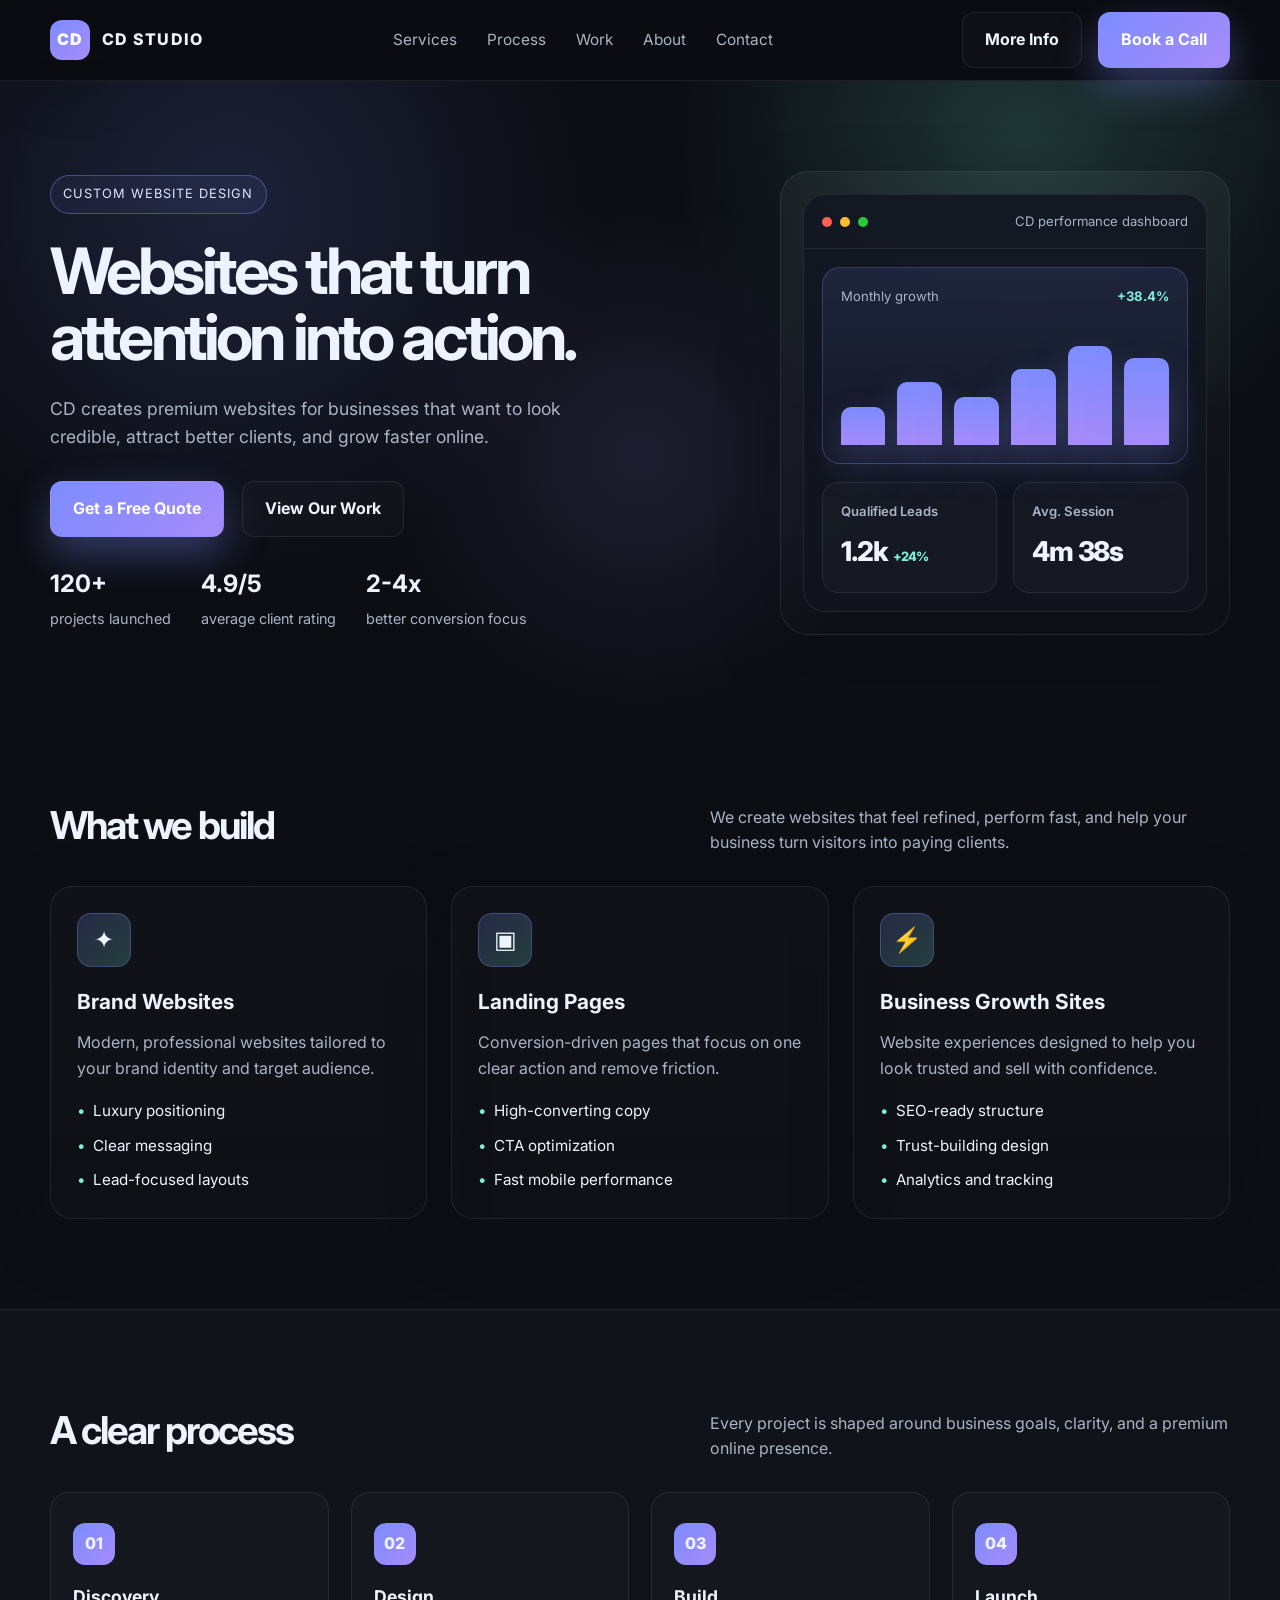
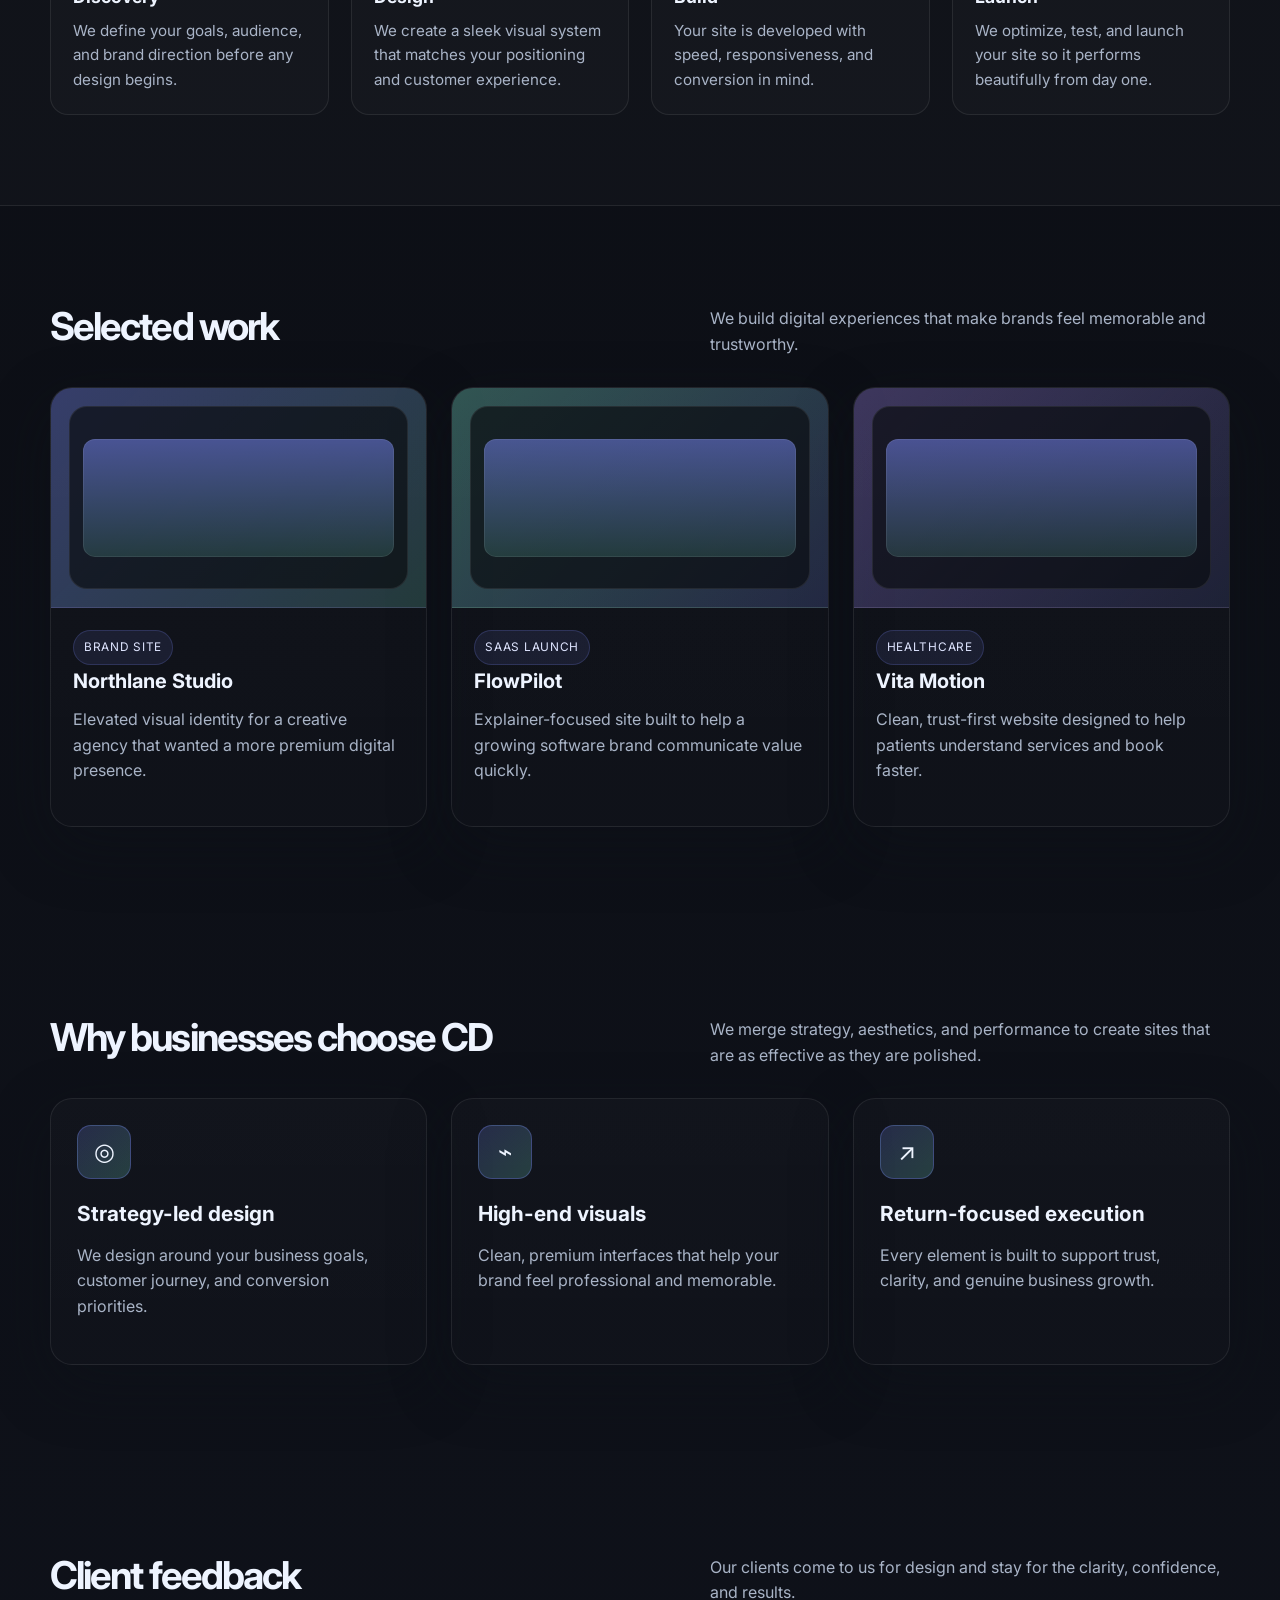
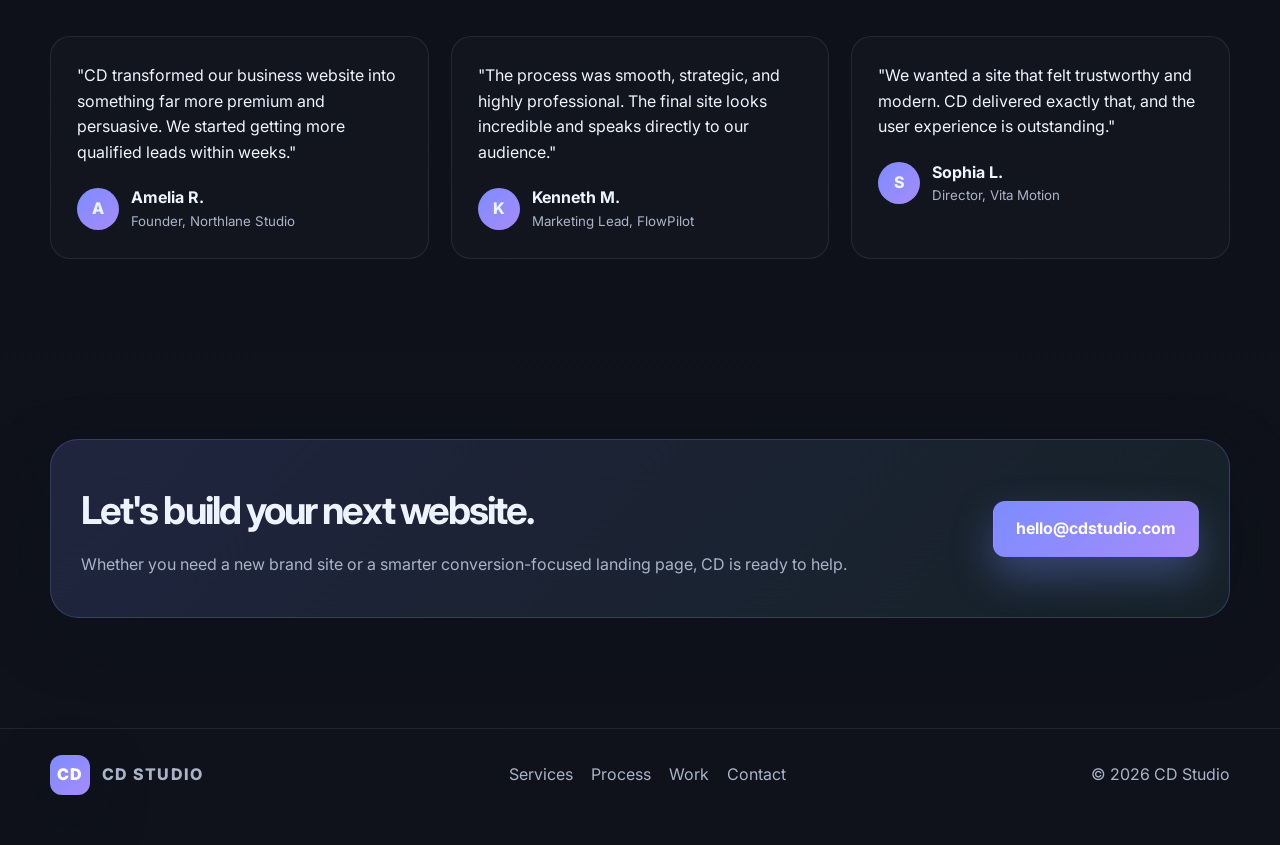
==== index.html @ 18da1fe4 "Add CD Studio professional website homepage" ====
<!DOCTYPE html>
<html lang="en">
<head>
  <meta charset="UTF-8" />
  <meta name="viewport" content="width=device-width, initial-scale=1.0" />
  <title>CD | Web Design Studio</title>
  <meta name="description" content="CD creates high-converting websites for brands that want to stand out online." />
  <link rel="preconnect" href="https://fonts.googleapis.com">
  <link rel="preconnect" href="https://fonts.gstatic.com" crossorigin>
  <link href="https://fonts.googleapis.com/css2?family=Inter:wght@400;500;600;700;800;900&display=swap" rel="stylesheet">
  <style>
    :root{
      --bg: #0b0d12;
      --bg-soft: #121722;
      --panel: #171d2a;
      --panel-2: #1f2635;
      --text: #eef4ff;
      --muted: #a9b4c7;
      --primary: #7c8cff;
      --primary-2: #a78bfa;
      --accent: #7ef0d6;
      --line: rgba(255,255,255,0.08);
      --shadow: 0 20px 60px rgba(14,17,25,0.45);
    }

    * { box-sizing: border-box; }
    html { scroll-behavior: smooth; }
    body {
      margin: 0;
      font-family: "Inter", sans-serif;
      background: linear-gradient(180deg, var(--bg) 0%, #0f121b 100%);
      color: var(--text);
      line-height: 1.6;
    }

    img { max-width: 100%; display: block; }
    a { text-decoration: none; color: inherit; }
    button, input, textarea { font: inherit; }

    .container {
      width: min(1180px, calc(100% - 32px));
      margin: 0 auto;
    }

    .topbar {
      position: sticky;
      top: 0;
      z-index: 50;
      backdrop-filter: blur(12px);
      background: rgba(11, 13, 18, 0.65);
      border-bottom: 1px solid var(--line);
    }

    .nav {
      display: flex;
      align-items: center;
      justify-content: space-between;
      height: 80px;
    }

    .logo {
      display: flex;
      align-items: center;
      gap: 12px;
      font-weight: 800;
      letter-spacing: 0.08em;
      font-size: 1rem;
      text-transform: uppercase;
    }

    .logo-mark {
      width: 40px;
      height: 40px;
      border-radius: 12px;
      display: grid;
      place-items: center;
      background: linear-gradient(135deg, var(--primary), var(--primary-2));
      color: white;
      box-shadow: var(--shadow);
      font-weight: 900;
    }

    .nav-links {
      display: flex;
      align-items: center;
      gap: 30px;
      color: var(--muted);
      font-size: 0.96rem;
    }

    .nav-links a:hover { color: var(--text); }

    .nav-actions {
      display: flex;
      align-items: center;
      gap: 16px;
    }

    .btn {
      display: inline-flex;
      align-items: center;
      justify-content: center;
      padding: 14px 22px;
      border-radius: 12px;
      font-weight: 700;
      transition: 0.2s ease;
      border: 1px solid transparent;
      cursor: pointer;
    }

    .btn-primary {
      background: linear-gradient(135deg, var(--primary), var(--primary-2));
      color: white;
      box-shadow: 0 18px 40px rgba(124, 140, 255, 0.35);
    }

    .btn-primary:hover {
      transform: translateY(-2px);
      box-shadow: 0 22px 44px rgba(124, 140, 255, 0.45);
    }

    .btn-secondary {
      background: rgba(255,255,255,0.02);
      border-color: var(--line);
      color: var(--text);
    }

    .hero {
      padding: 90px 0 70px;
      position: relative;
      overflow: hidden;
    }

    .hero::before {
      content: "";
      position: absolute;
      inset: 0;
      background:
        radial-gradient(circle at 18% 20%, rgba(124,140,255,0.16), transparent 32%),
        radial-gradient(circle at 80% 10%, rgba(126,240,214,0.18), transparent 30%),
        radial-gradient(circle at 50% 60%, rgba(167,139,250,0.12), transparent 35%);
      pointer-events: none;
    }

    .hero-grid {
      position: relative;
      display: grid;
      grid-template-columns: 1.2fr 0.8fr;
      gap: 54px;
      align-items: center;
    }

    .eyebrow {
      display: inline-flex;
      align-items: center;
      padding: 8px 12px;
      border-radius: 999px;
      border: 1px solid rgba(124, 140, 255, 0.4);
      background: rgba(124, 140, 255, 0.08);
      color: #dfe5ff;
      font-size: 0.8rem;
      letter-spacing: 0.08em;
      text-transform: uppercase;
      margin-bottom: 24px;
    }

    h1 {
      margin: 0;
      font-size: clamp(2.8rem, 5vw, 5rem);
      line-height: 1.04;
      letter-spacing: -0.06em;
      max-width: 600px;
    }

    .hero-copy p {
      margin: 24px 0 30px;
      font-size: 1.1rem;
      color: var(--muted);
      max-width: 560px;
    }

    .hero-actions {
      display: flex;
      align-items: center;
      gap: 18px;
      flex-wrap: wrap;
      margin-bottom: 28px;
    }

    .mini-stats {
      display: flex;
      gap: 30px;
      flex-wrap: wrap;
      color: var(--muted);
      font-size: 0.9rem;
    }

    .mini-stats strong {
      display: block;
      font-size: 1.5rem;
      color: var(--text);
      margin-bottom: 4px;
    }

    .hero-visual {
      position: relative;
      padding: 22px;
      border-radius: 28px;
      background: linear-gradient(180deg, rgba(255,255,255,0.04), rgba(255,255,255,0.01));
      border: 1px solid var(--line);
      box-shadow: var(--shadow);
    }

    .dashboard {
      background: linear-gradient(180deg, rgba(18,23,34,0.92), rgba(17,20,29,0.96));
      border: 1px solid var(--line);
      border-radius: 22px;
      overflow: hidden;
    }

    .dashboard-top {
      display: flex;
      justify-content: space-between;
      align-items: center;
      padding: 16px 18px;
      border-bottom: 1px solid var(--line);
      color: var(--muted);
      font-size: 0.82rem;
    }

    .dots {
      display: flex;
      gap: 8px;
    }

    .dots span {
      width: 10px;
      height: 10px;
      border-radius: 50%;
      display: inline-block;
    }

    .dots span:nth-child(1) { background: #ff5f57; }
    .dots span:nth-child(2) { background: #ffbd2e; }
    .dots span:nth-child(3) { background: #28c840; }

    .dashboard-body { padding: 18px; }

    .chart-card {
      background: linear-gradient(180deg, rgba(124,140,255,0.12), rgba(124,140,255,0.02));
      border: 1px solid rgba(124,140,255,0.28);
      border-radius: 18px;
      padding: 18px;
      margin-bottom: 18px;
    }

    .chart-header {
      display: flex;
      justify-content: space-between;
      align-items: center;
      margin-bottom: 18px;
      font-size: 0.82rem;
      color: var(--muted);
    }

    .bars {
      height: 120px;
      display: flex;
      align-items: end;
      gap: 12px;
      padding-top: 12px;
    }

    .bars span {
      display: block;
      flex: 1;
      border-radius: 10px 10px 0 0;
      background: linear-gradient(180deg, var(--primary), var(--primary-2));
      box-shadow: 0 18px 38px rgba(124, 140, 255, 0.28);
    }

    .bars span:nth-child(1) { height: 35%; }
    .bars span:nth-child(2) { height: 58%; }
    .bars span:nth-child(3) { height: 44%; }
    .bars span:nth-child(4) { height: 70%; }
    .bars span:nth-child(5) { height: 92%; }
    .bars span:nth-child(6) { height: 81%; }

    .info-row {
      display: grid;
      grid-template-columns: 1fr 1fr;
      gap: 16px;
    }

    .small-panel {
      background: rgba(255,255,255,0.025);
      border: 1px solid var(--line);
      border-radius: 16px;
      padding: 18px;
    }

    .small-panel h4 {
      margin: 0 0 8px;
      color: var(--muted);
      font-size: 0.82rem;
      font-weight: 600;
    }

    .metric {
      font-size: 1.7rem;
      font-weight: 800;
      letter-spacing: -0.04em;
    }

    .metric small { font-size: 0.8rem; color: var(--accent); }

    .section {
      padding: 90px 0;
    }

    .section-head {
      display: flex;
      align-items: end;
      justify-content: space-between;
      gap: 24px;
      margin-bottom: 30px;
    }

    .section-head h2 {
      margin: 0;
      font-size: clamp(2rem, 3vw, 3rem);
      letter-spacing: -0.05em;
    }

    .section-head p {
      margin: 0;
      color: var(--muted);
      max-width: 520px;
    }

    .services-grid,
    .work-grid,
    .team-grid {
      display: grid;
      grid-template-columns: repeat(3, minmax(0, 1fr));
      gap: 24px;
    }

    .card {
      background: linear-gradient(180deg, rgba(255,255,255,0.02), rgba(255,255,255,0.01));
      border: 1px solid var(--line);
      border-radius: 22px;
      padding: 26px;
      box-shadow: var(--shadow);
    }

    .service-icon {
      width: 54px;
      height: 54px;
      border-radius: 14px;
      display: grid;
      place-items: center;
      background: linear-gradient(135deg, rgba(124,140,255,0.2), rgba(126,240,214,0.2));
      border: 1px solid rgba(124,140,255,0.3);
      font-size: 1.5rem;
      margin-bottom: 18px;
    }

    .card h3 {
      margin: 0 0 12px;
      font-size: 1.3rem;
    }

    .card p {
      margin: 0 0 18px;
      color: var(--muted);
    }

    .card ul {
      list-style: none;
      padding: 0;
      margin: 0;
      color: var(--text);
      display: grid;
      gap: 10px;
      font-size: 0.95rem;
    }

    .card ul li::before {
      content: "•";
      color: var(--accent);
      margin-right: 8px;
    }

    .process {
      background: rgba(255,255,255,0.015);
      border-top: 1px solid var(--line);
      border-bottom: 1px solid var(--line);
    }

    .process-grid {
      display: grid;
      grid-template-columns: repeat(4, minmax(0, 1fr));
      gap: 22px;
    }

    .step {
      position: relative;
      padding: 30px 22px 22px;
      border: 1px solid var(--line);
      border-radius: 18px;
      background: rgba(255,255,255,0.02);
    }

    .step-number {
      width: 42px;
      height: 42px;
      border-radius: 12px;
      background: linear-gradient(135deg, var(--primary), var(--primary-2));
      display: grid;
      place-items: center;
      font-weight: 800;
      margin-bottom: 18px;
    }

    .step h3 {
      margin: 0 0 8px;
      font-size: 1.1rem;
    }

    .step p {
      margin: 0;
      color: var(--muted);
      font-size: 0.95rem;
    }

    .work-card {
      overflow: hidden;
      padding: 0;
    }

    .work-visual {
      height: 220px;
      background: linear-gradient(135deg, rgba(124,140,255,0.35), rgba(126,240,214,0.18));
      border-bottom: 1px solid var(--line);
      position: relative;
      overflow: hidden;
    }

    .work-visual::before {
      content: "";
      position: absolute;
      inset: 18px;
      border-radius: 18px;
      background: rgba(11,13,18,0.7);
      border: 1px solid rgba(255,255,255,0.08);
    }

    .work-visual::after {
      content: "";
      position: absolute;
      left: 32px; right: 32px; top: 50%;
      height: 54%;
      border-radius: 12px;
      transform: translateY(-50%);
      background: linear-gradient(180deg, rgba(124,140,255,0.5), rgba(126,240,214,0.15));
      box-shadow: inset 0 0 0 1px rgba(255,255,255,0.08);
    }

    .work-content {
      padding: 22px 22px 24px;
    }

    .work-content h3 {
      margin: 0 0 10px;
      font-size: 1.25rem;
    }

    .work-content p {
      margin: 0 0 18px;
      color: var(--muted);
    }

    .tag {
      display: inline-block;
      padding: 7px 10px;
      border-radius: 999px;
      background: rgba(124,140,255,0.1);
      border: 1px solid rgba(124,140,255,0.2);
      color: #dfe5ff;
      font-size: 0.74rem;
      letter-spacing: 0.06em;
      text-transform: uppercase;
    }

    .testimonials {
      display: grid;
      grid-template-columns: repeat(3, minmax(0,1fr));
      gap: 22px;
    }

    .quote {
      padding: 26px;
      border-radius: 20px;
      border: 1px solid var(--line);
      background: rgba(255,255,255,0.02);
    }

    .quote p {
      color: var(--text);
      margin: 0 0 20px;
      font-size: 1rem;
    }

    .person {
      display: flex;
      align-items: center;
      gap: 12px;
    }

    .avatar {
      width: 42px;
      height: 42px;
      border-radius: 50%;
      background: linear-gradient(135deg, var(--primary), var(--primary-2));
      display: grid;
      place-items: center;
      font-weight: 800;
    }

    .person small {
      display: block;
      color: var(--muted);
    }

    .cta {
      padding: 90px 0 110px;
    }

    .cta-box {
      background: linear-gradient(135deg, rgba(124,140,255,0.16), rgba(126,240,214,0.07));
      border: 1px solid rgba(124,140,255,0.25);
      border-radius: 28px;
      padding: 40px 30px;
      display: flex;
      align-items: center;
      justify-content: space-between;
      gap: 24px;
      box-shadow: var(--shadow);
    }

    .cta-box h2 {
      margin: 0 0 10px;
      font-size: clamp(2rem, 3vw, 3rem);
      letter-spacing: -0.05em;
    }

    .cta-box p {
      margin: 0;
      color: var(--muted);
    }

    footer {
      border-top: 1px solid var(--line);
      padding: 26px 0 50px;
      color: var(--muted);
    }

    .footer-inner {
      display: flex;
      align-items: center;
      justify-content: space-between;
      gap: 18px;
      flex-wrap: wrap;
    }

    .footer-links {
      display: flex;
      gap: 18px;
      flex-wrap: wrap;
    }

    @media (max-width: 960px) {
      .hero-grid,
      .services-grid,
      .work-grid,
      .testimonials,
      .team-grid,
      .process-grid {
        grid-template-columns: 1fr 1fr;
      }
      .hero-grid {
        grid-template-columns: 1fr;
      }
      .cta-box {
        flex-direction: column;
        align-items: flex-start;
      }
    }

    @media (max-width: 720px) {
      .nav-links {
        display: none;
      }
      .services-grid,
      .work-grid,
      .testimonials,
      .team-grid,
      .process-grid,
      .info-row {
        grid-template-columns: 1fr;
      }
      .section-head {
        flex-direction: column;
        align-items: flex-start;
      }
      .nav-actions .btn-secondary {
        display: none;
      }
      .hero {
        padding-top: 60px;
      }
      .cta-box {
        padding: 28px 20px;
      }
    }
  </style>
</head>
<body>

  <header class="topbar">
    <div class="container nav">
      <a href="#" class="logo">
        <span class="logo-mark">CD</span>
        <span>CD Studio</span>
      </a>

      <nav class="nav-links">
        <a href="#services">Services</a>
        <a href="#process">Process</a>
        <a href="#work">Work</a>
        <a href="#about">About</a>
        <a href="#contact">Contact</a>
      </nav>

      <div class="nav-actions">
        <a class="btn btn-secondary" href="#about">More Info</a>
        <a class="btn btn-primary" href="#contact">Book a Call</a>
      </div>
    </div>
  </header>

  <main>
    <section class="hero">
      <div class="container hero-grid">
        <div class="hero-copy">
          <span class="eyebrow">Custom website design</span>
          <h1>Websites that turn attention into action.</h1>
          <p>
            CD creates premium websites for businesses that want to look credible,
            attract better clients, and grow faster online.
          </p>

          <div class="hero-actions">
            <a href="#contact" class="btn btn-primary">Get a Free Quote</a>
            <a href="#work" class="btn btn-secondary">View Our Work</a>
          </div>

          <div class="mini-stats">
            <div>
              <strong>120+</strong>
              projects launched
            </div>
            <div>
              <strong>4.9/5</strong>
              average client rating
            </div>
            <div>
              <strong>2-4x</strong>
              better conversion focus
            </div>
          </div>
        </div>

        <div class="hero-visual">
          <div class="dashboard">
            <div class="dashboard-top">
              <div class="dots">
                <span></span>
                <span></span>
                <span></span>
              </div>
              <span>CD performance dashboard</span>
            </div>

            <div class="dashboard-body">
              <div class="chart-card">
                <div class="chart-header">
                  <span>Monthly growth</span>
                  <strong style="color: var(--accent);">+38.4%</strong>
                </div>
                <div class="bars">
                  <span></span>
                  <span></span>
                  <span></span>
                  <span></span>
                  <span></span>
                  <span></span>
                </div>
              </div>

              <div class="info-row">
                <div class="small-panel">
                  <h4>Qualified Leads</h4>
                  <div class="metric">1.2k <small>+24%</small></div>
                </div>
                <div class="small-panel">
                  <h4>Avg. Session</h4>
                  <div class="metric">4m 38s</div>
                </div>
              </div>
            </div>
          </div>
        </div>
      </div>
    </section>

    <section class="section" id="services">
      <div class="container">
        <div class="section-head">
          <h2>What we build</h2>
          <p>
            We create websites that feel refined, perform fast, and help your business
            turn visitors into paying clients.
          </p>
        </div>

        <div class="services-grid">
          <div class="card">
            <div class="service-icon">✦</div>
            <h3>Brand Websites</h3>
            <p>Modern, professional websites tailored to your brand identity and target audience.</p>
            <ul>
              <li>Luxury positioning</li>
              <li>Clear messaging</li>
              <li>Lead-focused layouts</li>
            </ul>
          </div>

          <div class="card">
            <div class="service-icon">▣</div>
            <h3>Landing Pages</h3>
            <p>Conversion-driven pages that focus on one clear action and remove friction.</p>
            <ul>
              <li>High-converting copy</li>
              <li>CTA optimization</li>
              <li>Fast mobile performance</li>
            </ul>
          </div>

          <div class="card">
            <div class="service-icon">⚡</div>
            <h3>Business Growth Sites</h3>
            <p>Website experiences designed to help you look trusted and sell with confidence.</p>
            <ul>
              <li>SEO-ready structure</li>
              <li>Trust-building design</li>
              <li>Analytics and tracking</li>
            </ul>
          </div>
        </div>
      </div>
    </section>

    <section class="section process" id="process">
      <div class="container">
        <div class="section-head">
          <h2>A clear process</h2>
          <p>Every project is shaped around business goals, clarity, and a premium online presence.</p>
        </div>

        <div class="process-grid">
          <div class="step">
            <div class="step-number">01</div>
            <h3>Discovery</h3>
            <p>We define your goals, audience, and brand direction before any design begins.</p>
          </div>

          <div class="step">
            <div class="step-number">02</div>
            <h3>Design</h3>
            <p>We create a sleek visual system that matches your positioning and customer experience.</p>
          </div>

          <div class="step">
            <div class="step-number">03</div>
            <h3>Build</h3>
            <p>Your site is developed with speed, responsiveness, and conversion in mind.</p>
          </div>

          <div class="step">
            <div class="step-number">04</div>
            <h3>Launch</h3>
            <p>We optimize, test, and launch your site so it performs beautifully from day one.</p>
          </div>
        </div>
      </div>
    </section>

    <section class="section" id="work">
      <div class="container">
        <div class="section-head">
          <h2>Selected work</h2>
          <p>We build digital experiences that make brands feel memorable and trustworthy.</p>
        </div>

        <div class="work-grid">
          <article class="card work-card">
            <div class="work-visual"></div>
            <div class="work-content">
              <span class="tag">Brand Site</span>
              <h3>Northlane Studio</h3>
              <p>Elevated visual identity for a creative agency that wanted a more premium digital presence.</p>
            </div>
          </article>

          <article class="card work-card">
            <div class="work-visual" style="background: linear-gradient(135deg, rgba(126,240,214,0.30), rgba(124,140,255,0.18));"></div>
            <div class="work-content">
              <span class="tag">SaaS Launch</span>
              <h3>FlowPilot</h3>
              <p>Explainer-focused site built to help a growing software brand communicate value quickly.</p>
            </div>
          </article>

          <article class="card work-card">
            <div class="work-visual" style="background: linear-gradient(135deg, rgba(167,139,250,0.30), rgba(124,140,255,0.12));"></div>
            <div class="work-content">
              <span class="tag">Healthcare</span>
              <h3>Vita Motion</h3>
              <p>Clean, trust-first website designed to help patients understand services and book faster.</p>
            </div>
          </article>
        </div>
      </div>
    </section>

    <section class="section" id="about">
      <div class="container">
        <div class="section-head">
          <h2>Why businesses choose CD</h2>
          <p>We merge strategy, aesthetics, and performance to create sites that are as effective as they are polished.</p>
        </div>

        <div class="services-grid">
          <div class="card">
            <div class="service-icon">◎</div>
            <h3>Strategy-led design</h3>
            <p>We design around your business goals, customer journey, and conversion priorities.</p>
          </div>

          <div class="card">
            <div class="service-icon">⌁</div>
            <h3>High-end visuals</h3>
            <p>Clean, premium interfaces that help your brand feel professional and memorable.</p>
          </div>

          <div class="card">
            <div class="service-icon">↗</div>
            <h3>Return-focused execution</h3>
            <p>Every element is built to support trust, clarity, and genuine business growth.</p>
          </div>
        </div>
      </div>
    </section>

    <section class="section">
      <div class="container">
        <div class="section-head">
          <h2>Client feedback</h2>
          <p>Our clients come to us for design and stay for the clarity, confidence, and results.</p>
        </div>

        <div class="testimonials">
          <div class="quote">
            <p>"CD transformed our business website into something far more premium and persuasive. We started getting more qualified leads within weeks."</p>
            <div class="person">
              <div class="avatar">A</div>
              <div>
                <strong>Amelia R.</strong>
                <small>Founder, Northlane Studio</small>
              </div>
            </div>
          </div>

          <div class="quote">
            <p>"The process was smooth, strategic, and highly professional. The final site looks incredible and speaks directly to our audience."</p>
            <div class="person">
              <div class="avatar">K</div>
              <div>
                <strong>Kenneth M.</strong>
                <small>Marketing Lead, FlowPilot</small>
              </div>
            </div>
          </div>

          <div class="quote">
            <p>"We wanted a site that felt trustworthy and modern. CD delivered exactly that, and the user experience is outstanding."</p>
            <div class="person">
              <div class="avatar">S</div>
              <div>
                <strong>Sophia L.</strong>
                <small>Director, Vita Motion</small>
              </div>
            </div>
          </div>
        </div>
      </div>
    </section>

    <section class="cta" id="contact">
      <div class="container">
        <div class="cta-box">
          <div>
            <h2>Let's build your next website.</h2>
            <p>Whether you need a new brand site or a smarter conversion-focused landing page, CD is ready to help.</p>
          </div>
          <a href="mailto:hello@cdstudio.com" class="btn btn-primary">hello@cdstudio.com</a>
        </div>
      </div>
    </section>
  </main>

  <footer>
    <div class="container footer-inner">
      <div class="logo">
        <span class="logo-mark">CD</span>
        <span>CD Studio</span>
      </div>
      <div class="footer-links">
        <a href="#services">Services</a>
        <a href="#process">Process</a>
        <a href="#work">Work</a>
        <a href="#contact">Contact</a>
      </div>
      <div>© 2026 CD Studio</div>
    </div>
  </footer>
</body>
</html>
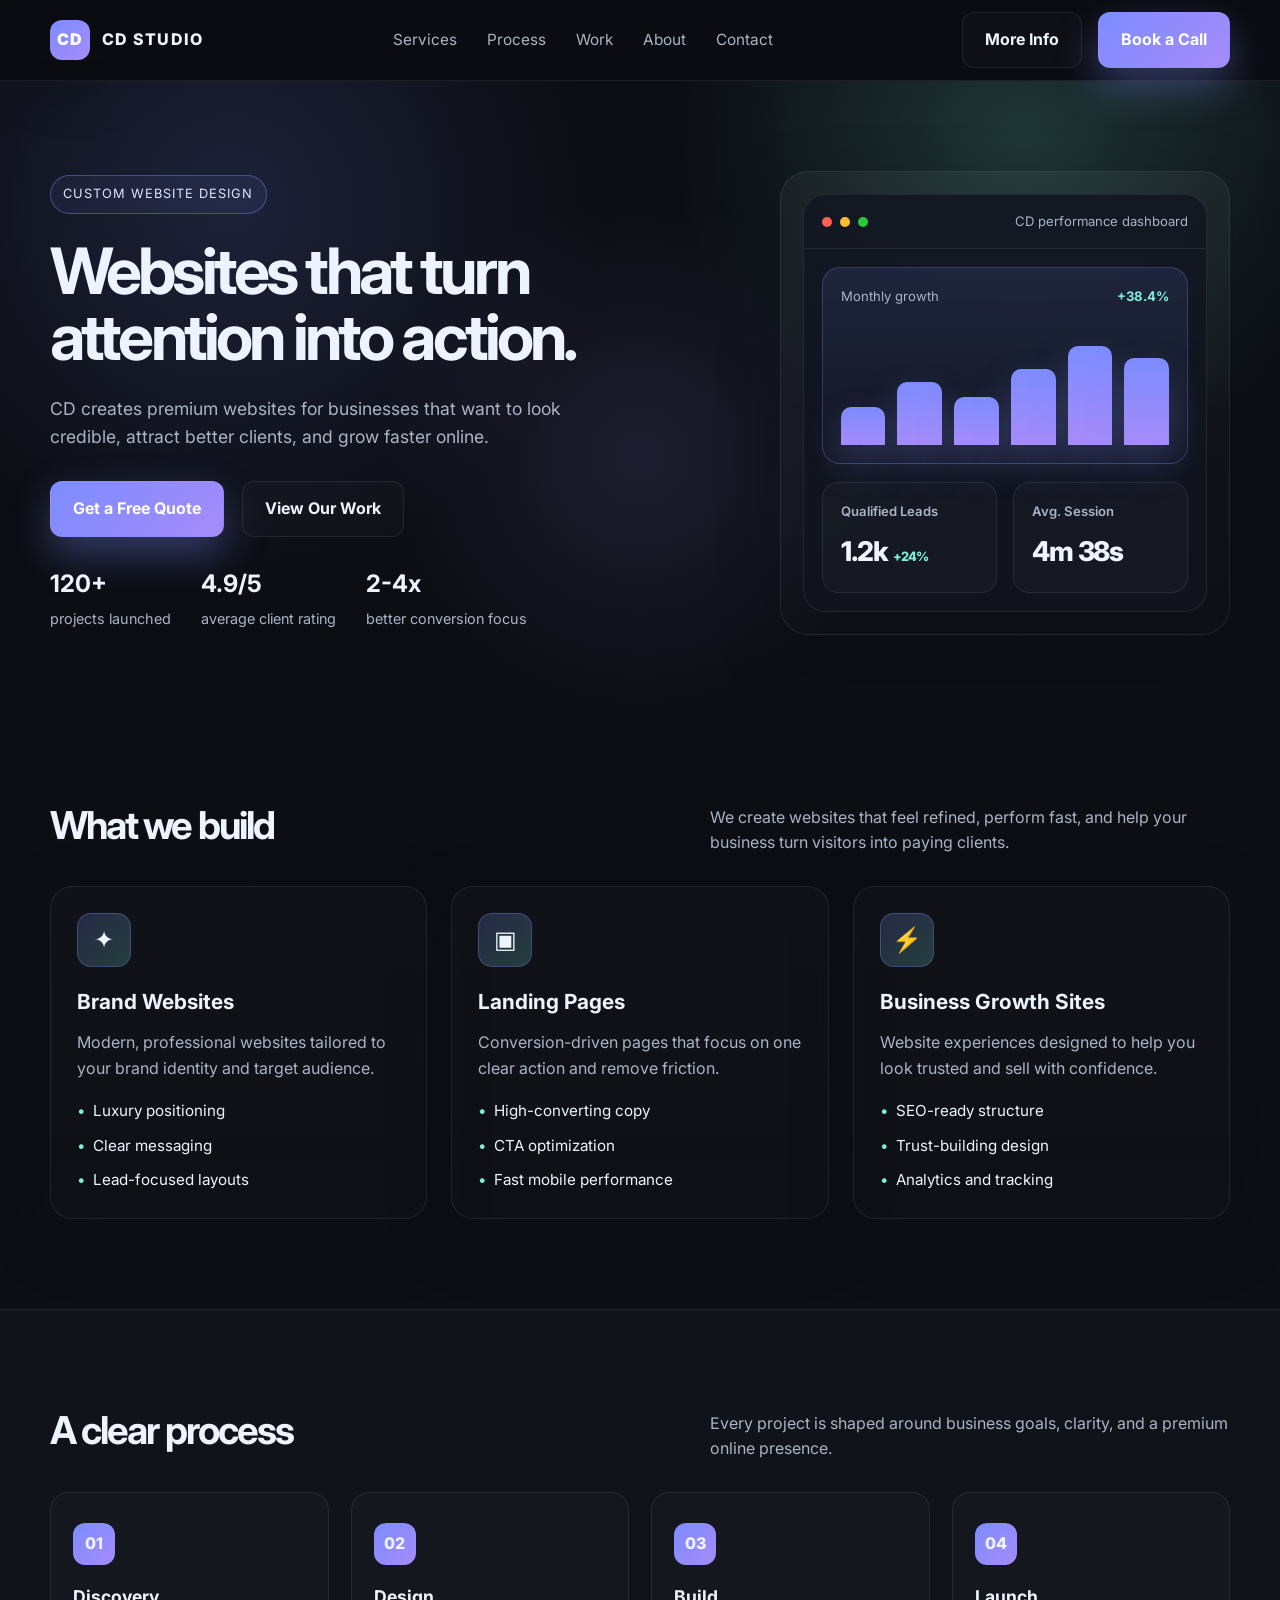
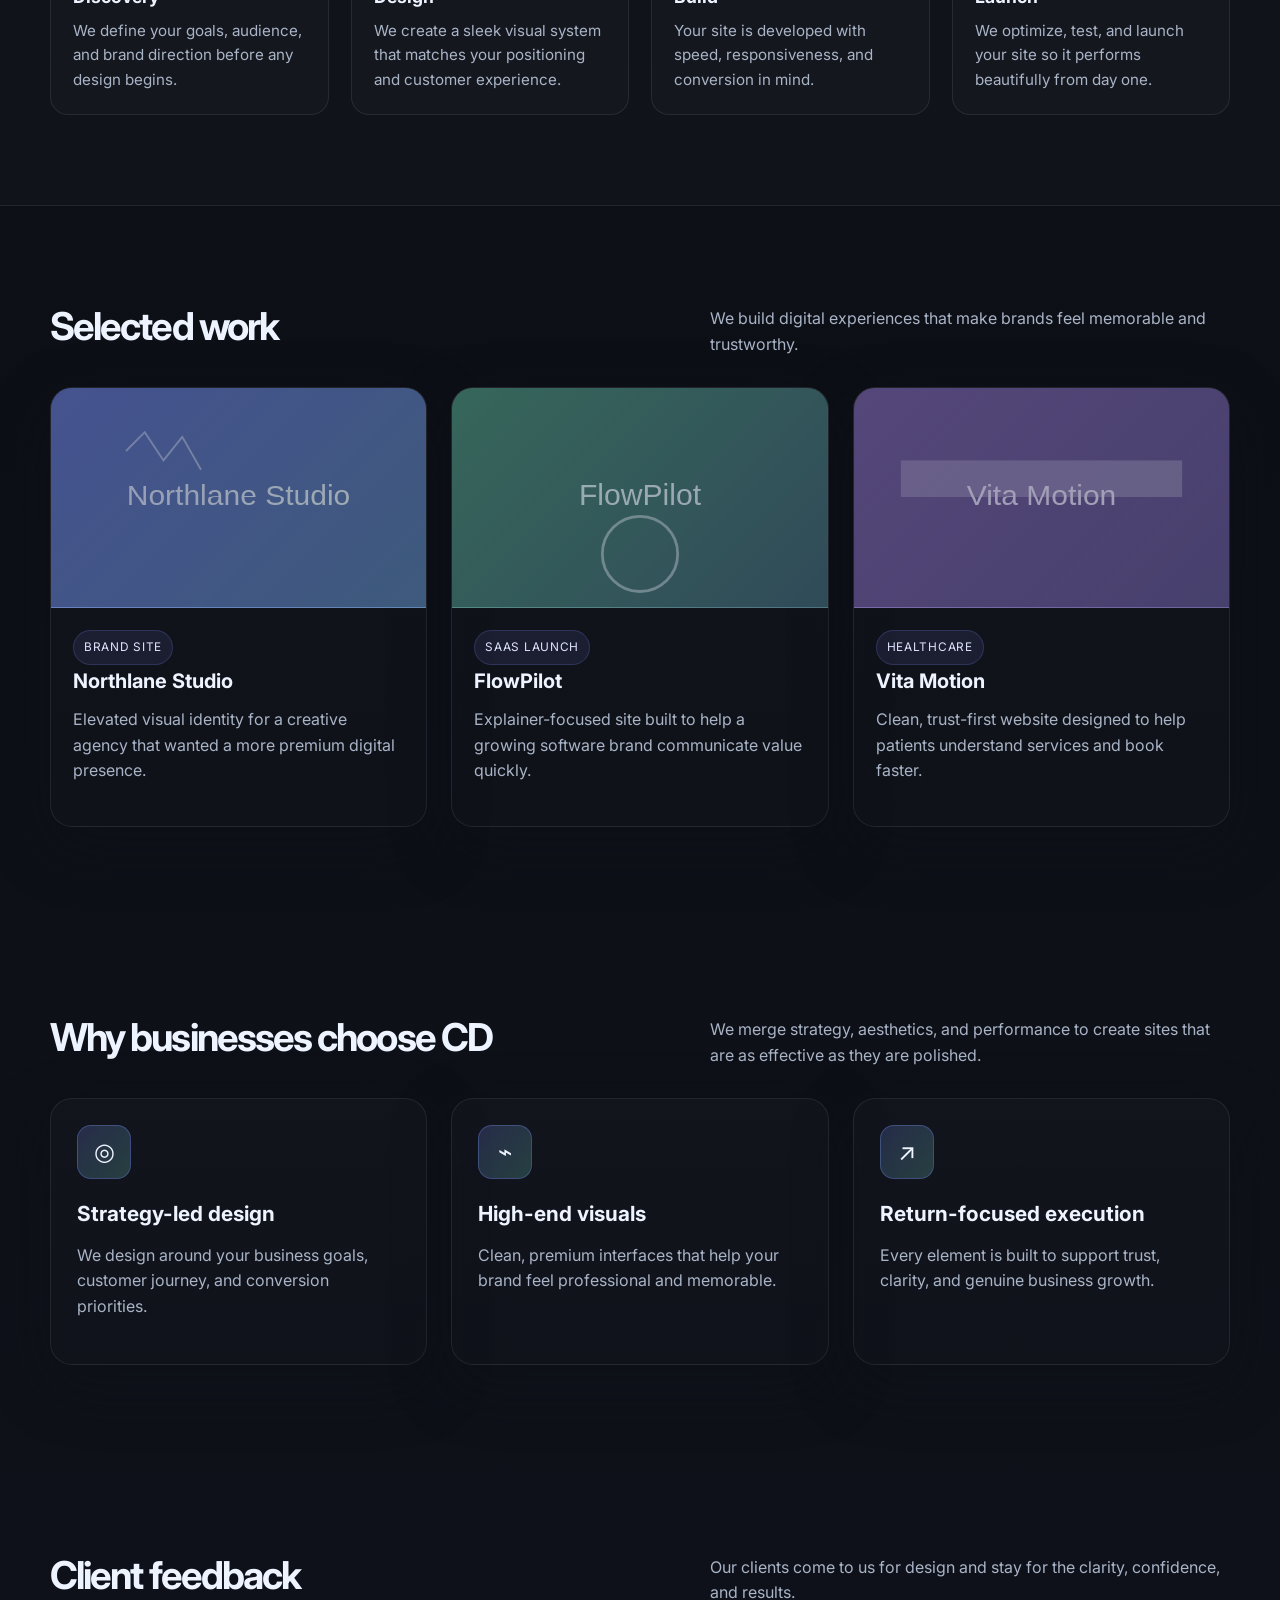
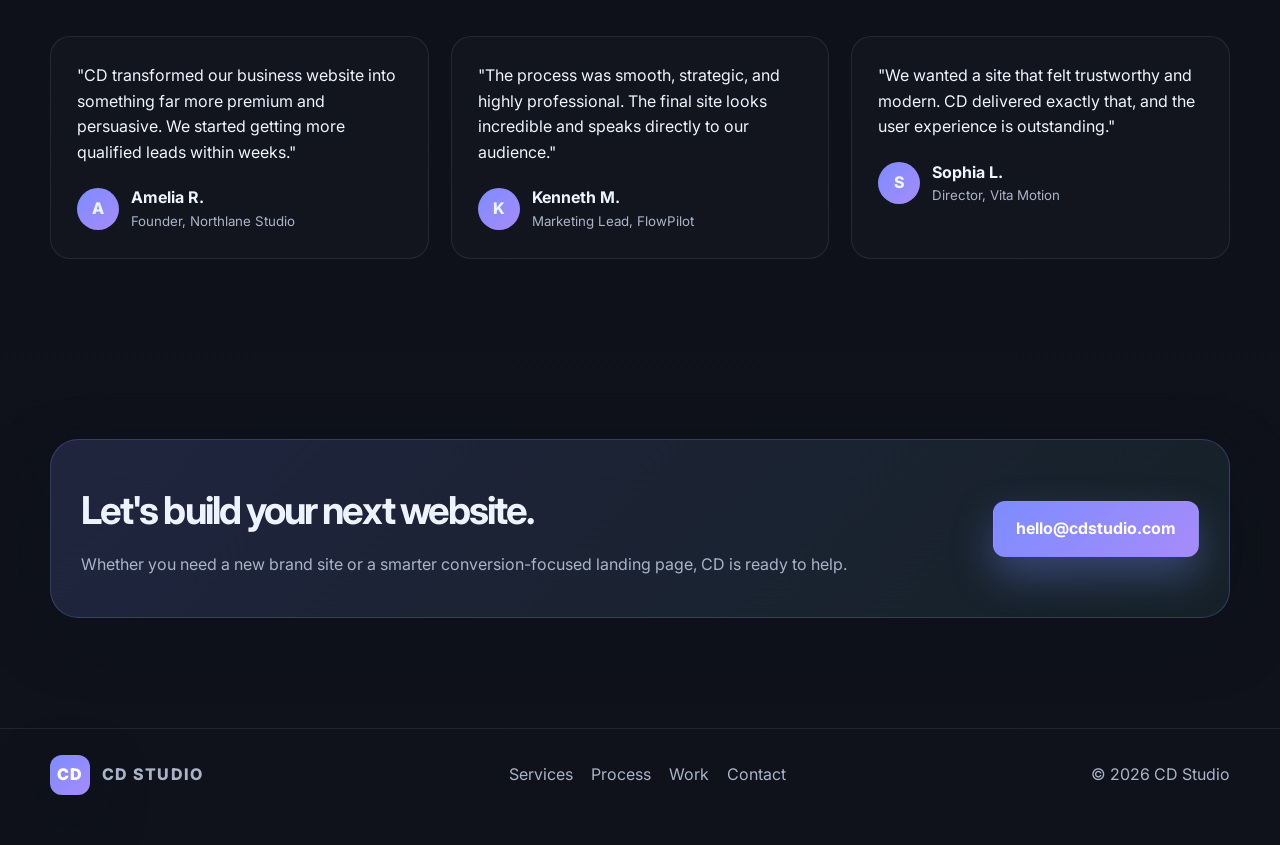
==== commit bdc57877: "Update with project preview images and hover effects" ====
--- a/index.html
+++ b/index.html
@@ -437,11 +437,18 @@
     .work-card {
       overflow: hidden;
       padding: 0;
+      transition: transform 0.3s ease, box-shadow 0.3s ease;
+    }
+
+    .work-card:hover {
+      transform: translateY(-8px);
+      box-shadow: 0 30px 60px rgba(124, 140, 255, 0.25);
     }
 
     .work-visual {
       height: 220px;
-      background: linear-gradient(135deg, rgba(124,140,255,0.35), rgba(126,240,214,0.18));
+      background-size: cover;
+      background-position: center;
       border-bottom: 1px solid var(--line);
       position: relative;
       overflow: hidden;
@@ -450,21 +457,13 @@
     .work-visual::before {
       content: "";
       position: absolute;
-      inset: 18px;
-      border-radius: 18px;
-      background: rgba(11,13,18,0.7);
-      border: 1px solid rgba(255,255,255,0.08);
-    }
-
-    .work-visual::after {
-      content: "";
-      position: absolute;
-      left: 32px; right: 32px; top: 50%;
-      height: 54%;
-      border-radius: 12px;
-      transform: translateY(-50%);
-      background: linear-gradient(180deg, rgba(124,140,255,0.5), rgba(126,240,214,0.15));
-      box-shadow: inset 0 0 0 1px rgba(255,255,255,0.08);
+      inset: 0;
+      background: rgba(11, 13, 18, 0.3);
+      transition: opacity 0.3s ease;
+    }
+
+    .work-visual:hover::before {
+      opacity: 0;
     }
 
     .work-content {
@@ -816,7 +815,7 @@
 
         <div class="work-grid">
           <article class="card work-card">
-            <div class="work-visual"></div>
+            <div class="work-visual" style="background-image: linear-gradient(135deg, rgba(124,140,255,0.4), rgba(126,240,214,0.2)), url('data:image/svg+xml,%3Csvg xmlns=%22http://www.w3.org/2000/svg%22 width=%22400%22 height=%22300%22%3E%3Crect fill=%22%234a5f9f%22 width=%22400%22 height=%22300%22/%3E%3Ctext x=%2250%25%22 y=%2250%25%22 font-family=%22sans-serif%22 font-size=%2232%22 fill=%22white%22 text-anchor=%22middle%22 dominant-baseline=%22middle%22%3ENorthlane Studio%3C/text%3E%3Cpath stroke=%22white%22 stroke-width=%222%22 fill=%22none%22 d=%22M80,100 L100,80 L120,110 L140,85 L160,120%22 opacity=%220.6%22/%3E%3C/svg%3E'); background-size: cover; background-position: center;"></div>
             <div class="work-content">
               <span class="tag">Brand Site</span>
               <h3>Northlane Studio</h3>
@@ -825,7 +824,7 @@
           </article>
 
           <article class="card work-card">
-            <div class="work-visual" style="background: linear-gradient(135deg, rgba(126,240,214,0.30), rgba(124,140,255,0.18));"></div>
+            <div class="work-visual" style="background-image: linear-gradient(135deg, rgba(126,240,214,0.35), rgba(124,140,255,0.25)), url('data:image/svg+xml,%3Csvg xmlns=%22http://www.w3.org/2000/svg%22 width=%22400%22 height=%22300%22%3E%3Crect fill=%22%232d5a4a%22 width=%22400%22 height=%22300%22/%3E%3Ctext x=%2250%25%22 y=%2250%25%22 font-family=%22sans-serif%22 font-size=%2232%22 fill=%22white%22 text-anchor=%22middle%22 dominant-baseline=%22middle%22%3EFlowPilot%3C/text%3E%3Ccircle cx=%2250%25%22 cy=%2270%25%22 r=%2240%22 fill=%22none%22 stroke=%22white%22 stroke-width=%223%22 opacity=%220.6%22/%3E%3C/svg%3E'); background-size: cover; background-position: center;"></div>
             <div class="work-content">
               <span class="tag">SaaS Launch</span>
               <h3>FlowPilot</h3>
@@ -834,7 +833,7 @@
           </article>
 
           <article class="card work-card">
-            <div class="work-visual" style="background: linear-gradient(135deg, rgba(167,139,250,0.30), rgba(124,140,255,0.12));"></div>
+            <div class="work-visual" style="background-image: linear-gradient(135deg, rgba(167,139,250,0.35), rgba(124,140,255,0.2)), url('data:image/svg+xml,%3Csvg xmlns=%22http://www.w3.org/2000/svg%22 width=%22400%22 height=%22300%22%3E%3Crect fill=%22%235a4a7a%22 width=%22400%22 height=%22300%22/%3E%3Ctext x=%2250%25%22 y=%2250%25%22 font-family=%22sans-serif%22 font-size=%2232%22 fill=%22white%22 text-anchor=%22middle%22 dominant-baseline=%22middle%22%3EVita Motion%3C/text%3E%3Crect x=%2250%22 y=%22110%22 width=%22300%22 height=%2240%22 fill=%22white%22 opacity=%220.3%22/%3E%3C/svg%3E'); background-size: cover; background-position: center;"></div>
             <div class="work-content">
               <span class="tag">Healthcare</span>
               <h3>Vita Motion</h3>
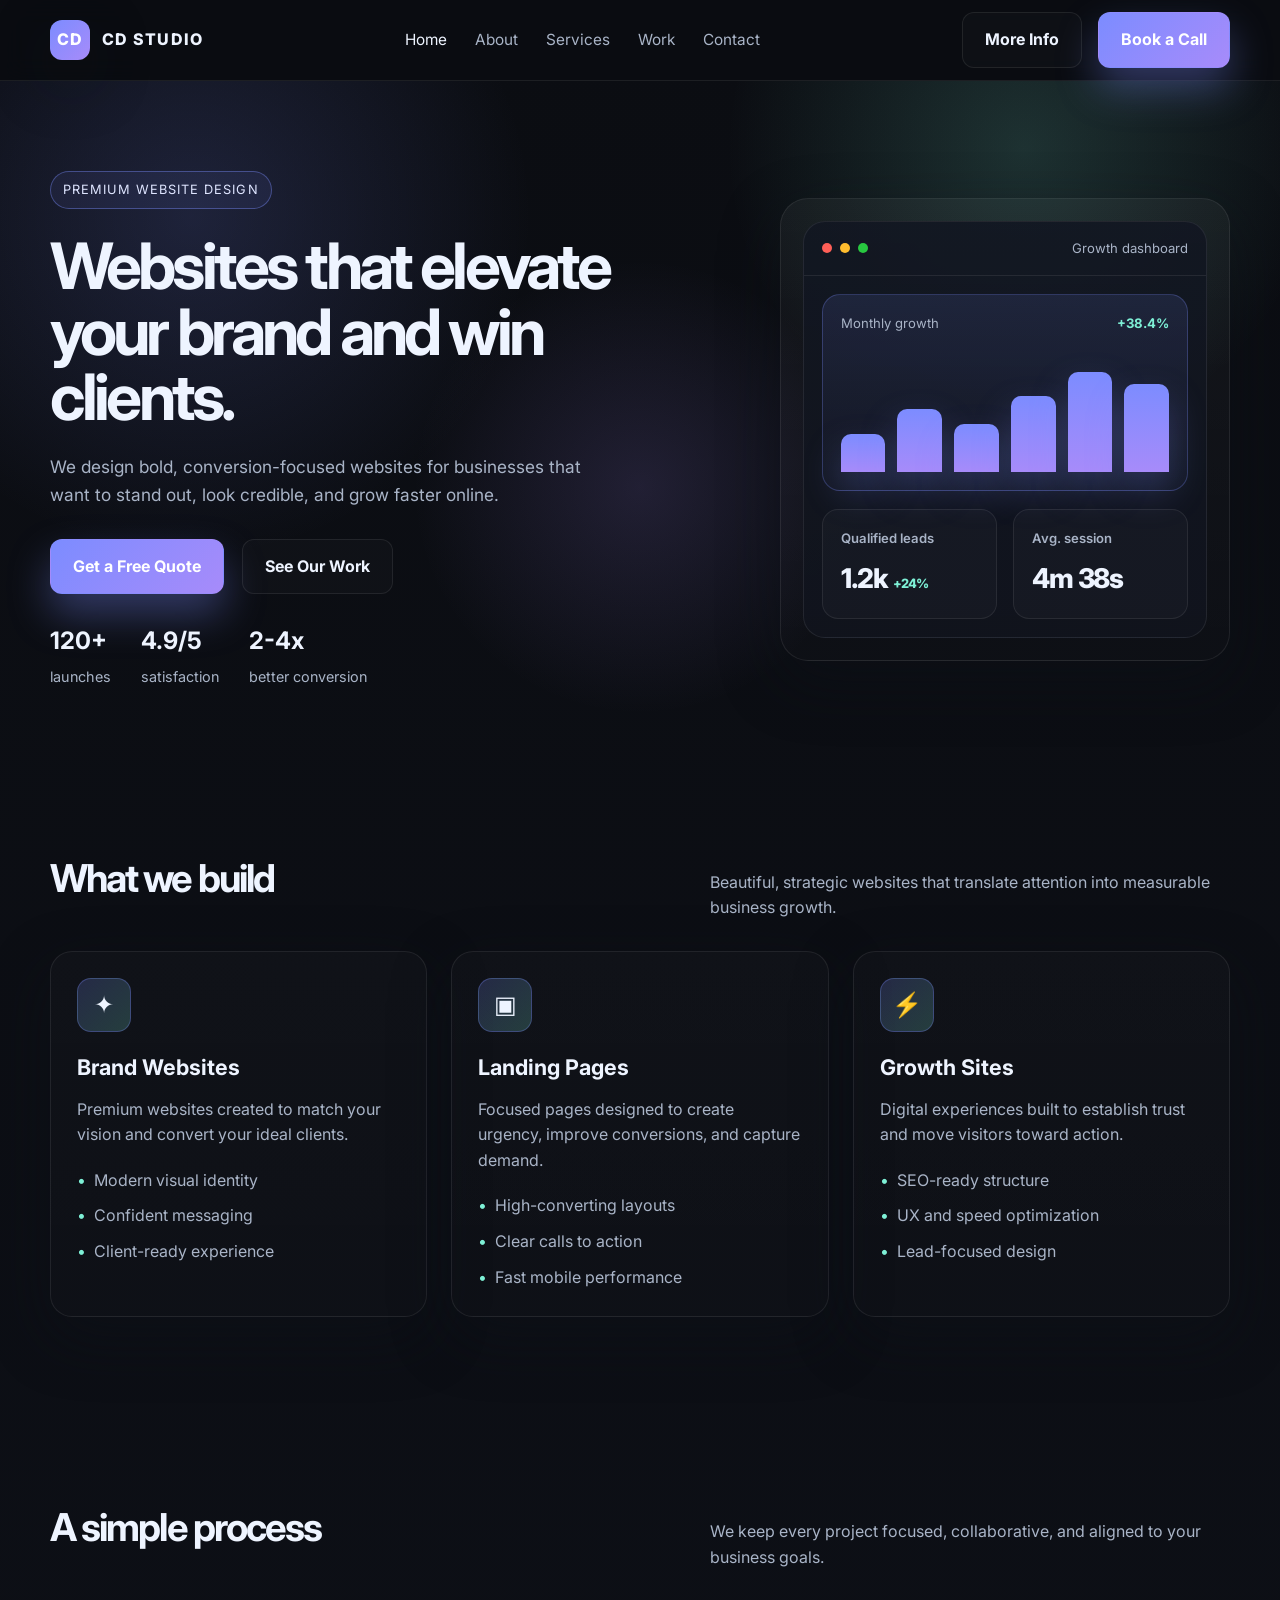
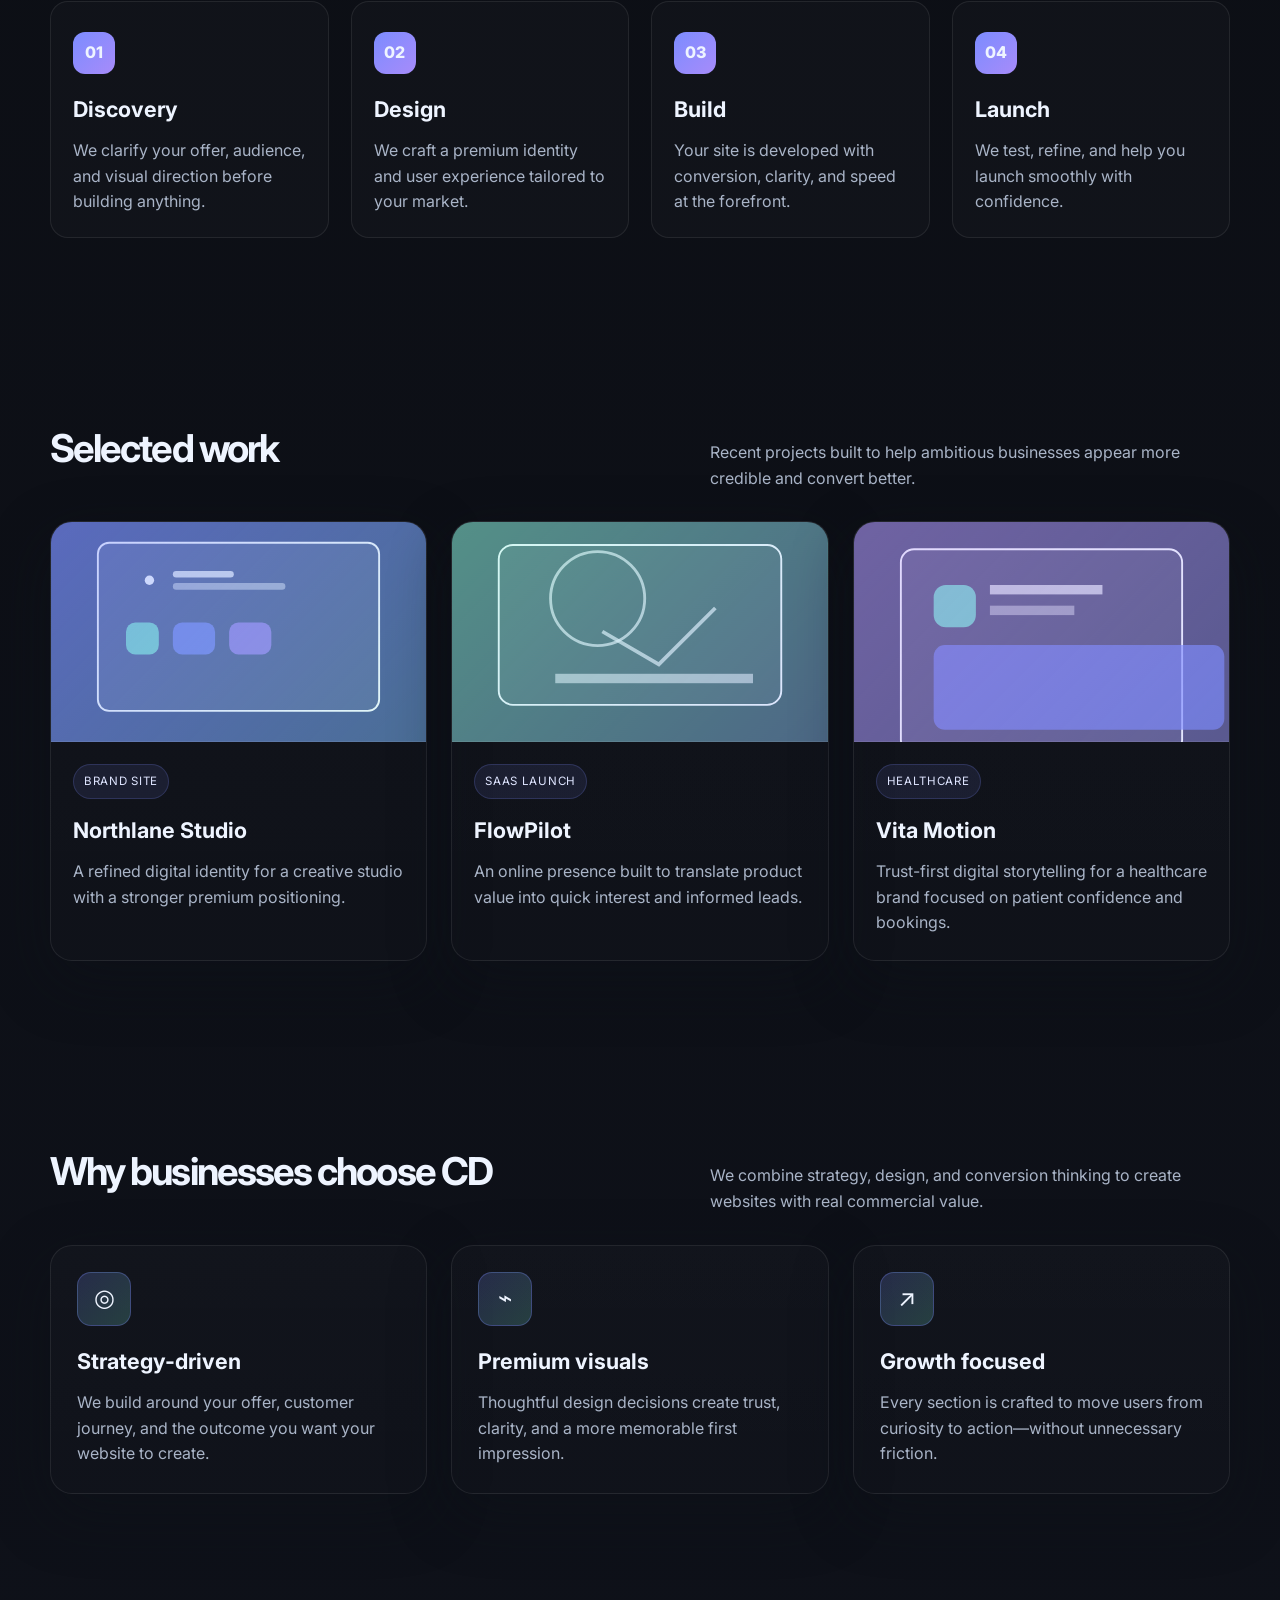
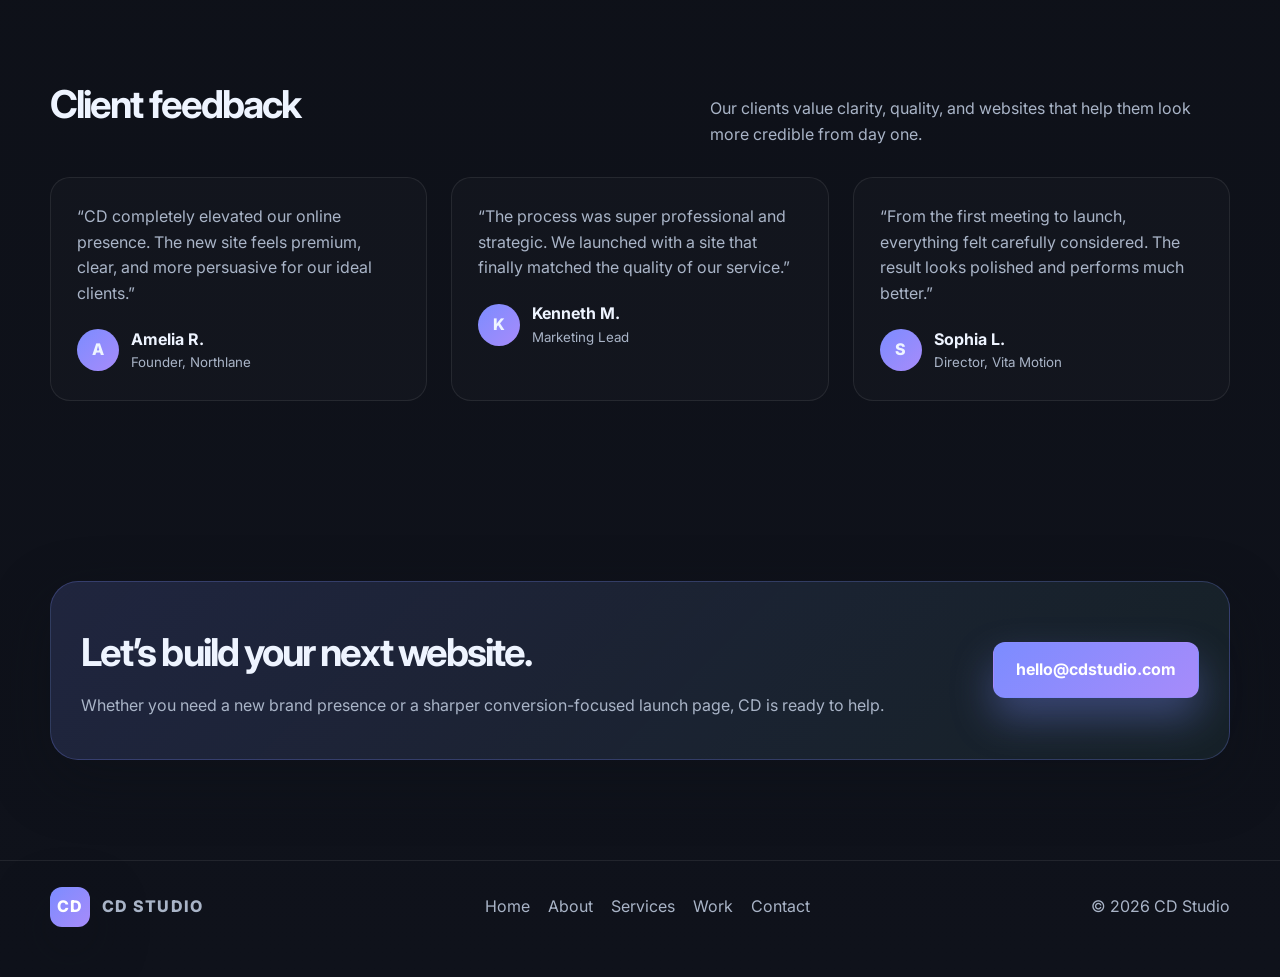
==== commit e0027ff9: "Upgrade CD studio website with multi-page premium design and richer project visuals" ====
--- a/index.html
+++ b/index.html
@@ -3,648 +3,32 @@
 <head>
   <meta charset="UTF-8" />
   <meta name="viewport" content="width=device-width, initial-scale=1.0" />
-  <title>CD | Web Design Studio</title>
-  <meta name="description" content="CD creates high-converting websites for brands that want to stand out online." />
+  <title>CD Studio | Premium Web Design</title>
+  <meta name="description" content="CD creates strategic, premium websites that help brands attract attention and convert clients." />
   <link rel="preconnect" href="https://fonts.googleapis.com">
   <link rel="preconnect" href="https://fonts.gstatic.com" crossorigin>
   <link href="https://fonts.googleapis.com/css2?family=Inter:wght@400;500;600;700;800;900&display=swap" rel="stylesheet">
-  <style>
-    :root{
-      --bg: #0b0d12;
-      --bg-soft: #121722;
-      --panel: #171d2a;
-      --panel-2: #1f2635;
-      --text: #eef4ff;
-      --muted: #a9b4c7;
-      --primary: #7c8cff;
-      --primary-2: #a78bfa;
-      --accent: #7ef0d6;
-      --line: rgba(255,255,255,0.08);
-      --shadow: 0 20px 60px rgba(14,17,25,0.45);
-    }
-
-    * { box-sizing: border-box; }
-    html { scroll-behavior: smooth; }
-    body {
-      margin: 0;
-      font-family: "Inter", sans-serif;
-      background: linear-gradient(180deg, var(--bg) 0%, #0f121b 100%);
-      color: var(--text);
-      line-height: 1.6;
-    }
-
-    img { max-width: 100%; display: block; }
-    a { text-decoration: none; color: inherit; }
-    button, input, textarea { font: inherit; }
-
-    .container {
-      width: min(1180px, calc(100% - 32px));
-      margin: 0 auto;
-    }
-
-    .topbar {
-      position: sticky;
-      top: 0;
-      z-index: 50;
-      backdrop-filter: blur(12px);
-      background: rgba(11, 13, 18, 0.65);
-      border-bottom: 1px solid var(--line);
-    }
-
-    .nav {
-      display: flex;
-      align-items: center;
-      justify-content: space-between;
-      height: 80px;
-    }
-
-    .logo {
-      display: flex;
-      align-items: center;
-      gap: 12px;
-      font-weight: 800;
-      letter-spacing: 0.08em;
-      font-size: 1rem;
-      text-transform: uppercase;
-    }
-
-    .logo-mark {
-      width: 40px;
-      height: 40px;
-      border-radius: 12px;
-      display: grid;
-      place-items: center;
-      background: linear-gradient(135deg, var(--primary), var(--primary-2));
-      color: white;
-      box-shadow: var(--shadow);
-      font-weight: 900;
-    }
-
-    .nav-links {
-      display: flex;
-      align-items: center;
-      gap: 30px;
-      color: var(--muted);
-      font-size: 0.96rem;
-    }
-
-    .nav-links a:hover { color: var(--text); }
-
-    .nav-actions {
-      display: flex;
-      align-items: center;
-      gap: 16px;
-    }
-
-    .btn {
-      display: inline-flex;
-      align-items: center;
-      justify-content: center;
-      padding: 14px 22px;
-      border-radius: 12px;
-      font-weight: 700;
-      transition: 0.2s ease;
-      border: 1px solid transparent;
-      cursor: pointer;
-    }
-
-    .btn-primary {
-      background: linear-gradient(135deg, var(--primary), var(--primary-2));
-      color: white;
-      box-shadow: 0 18px 40px rgba(124, 140, 255, 0.35);
-    }
-
-    .btn-primary:hover {
-      transform: translateY(-2px);
-      box-shadow: 0 22px 44px rgba(124, 140, 255, 0.45);
-    }
-
-    .btn-secondary {
-      background: rgba(255,255,255,0.02);
-      border-color: var(--line);
-      color: var(--text);
-    }
-
-    .hero {
-      padding: 90px 0 70px;
-      position: relative;
-      overflow: hidden;
-    }
-
-    .hero::before {
-      content: "";
-      position: absolute;
-      inset: 0;
-      background:
-        radial-gradient(circle at 18% 20%, rgba(124,140,255,0.16), transparent 32%),
-        radial-gradient(circle at 80% 10%, rgba(126,240,214,0.18), transparent 30%),
-        radial-gradient(circle at 50% 60%, rgba(167,139,250,0.12), transparent 35%);
-      pointer-events: none;
-    }
-
-    .hero-grid {
-      position: relative;
-      display: grid;
-      grid-template-columns: 1.2fr 0.8fr;
-      gap: 54px;
-      align-items: center;
-    }
-
-    .eyebrow {
-      display: inline-flex;
-      align-items: center;
-      padding: 8px 12px;
-      border-radius: 999px;
-      border: 1px solid rgba(124, 140, 255, 0.4);
-      background: rgba(124, 140, 255, 0.08);
-      color: #dfe5ff;
-      font-size: 0.8rem;
-      letter-spacing: 0.08em;
-      text-transform: uppercase;
-      margin-bottom: 24px;
-    }
-
-    h1 {
-      margin: 0;
-      font-size: clamp(2.8rem, 5vw, 5rem);
-      line-height: 1.04;
-      letter-spacing: -0.06em;
-      max-width: 600px;
-    }
-
-    .hero-copy p {
-      margin: 24px 0 30px;
-      font-size: 1.1rem;
-      color: var(--muted);
-      max-width: 560px;
-    }
-
-    .hero-actions {
-      display: flex;
-      align-items: center;
-      gap: 18px;
-      flex-wrap: wrap;
-      margin-bottom: 28px;
-    }
-
-    .mini-stats {
-      display: flex;
-      gap: 30px;
-      flex-wrap: wrap;
-      color: var(--muted);
-      font-size: 0.9rem;
-    }
-
-    .mini-stats strong {
-      display: block;
-      font-size: 1.5rem;
-      color: var(--text);
-      margin-bottom: 4px;
-    }
-
-    .hero-visual {
-      position: relative;
-      padding: 22px;
-      border-radius: 28px;
-      background: linear-gradient(180deg, rgba(255,255,255,0.04), rgba(255,255,255,0.01));
-      border: 1px solid var(--line);
-      box-shadow: var(--shadow);
-    }
-
-    .dashboard {
-      background: linear-gradient(180deg, rgba(18,23,34,0.92), rgba(17,20,29,0.96));
-      border: 1px solid var(--line);
-      border-radius: 22px;
-      overflow: hidden;
-    }
-
-    .dashboard-top {
-      display: flex;
-      justify-content: space-between;
-      align-items: center;
-      padding: 16px 18px;
-      border-bottom: 1px solid var(--line);
-      color: var(--muted);
-      font-size: 0.82rem;
-    }
-
-    .dots {
-      display: flex;
-      gap: 8px;
-    }
-
-    .dots span {
-      width: 10px;
-      height: 10px;
-      border-radius: 50%;
-      display: inline-block;
-    }
-
-    .dots span:nth-child(1) { background: #ff5f57; }
-    .dots span:nth-child(2) { background: #ffbd2e; }
-    .dots span:nth-child(3) { background: #28c840; }
-
-    .dashboard-body { padding: 18px; }
-
-    .chart-card {
-      background: linear-gradient(180deg, rgba(124,140,255,0.12), rgba(124,140,255,0.02));
-      border: 1px solid rgba(124,140,255,0.28);
-      border-radius: 18px;
-      padding: 18px;
-      margin-bottom: 18px;
-    }
-
-    .chart-header {
-      display: flex;
-      justify-content: space-between;
-      align-items: center;
-      margin-bottom: 18px;
-      font-size: 0.82rem;
-      color: var(--muted);
-    }
-
-    .bars {
-      height: 120px;
-      display: flex;
-      align-items: end;
-      gap: 12px;
-      padding-top: 12px;
-    }
-
-    .bars span {
-      display: block;
-      flex: 1;
-      border-radius: 10px 10px 0 0;
-      background: linear-gradient(180deg, var(--primary), var(--primary-2));
-      box-shadow: 0 18px 38px rgba(124, 140, 255, 0.28);
-    }
-
-    .bars span:nth-child(1) { height: 35%; }
-    .bars span:nth-child(2) { height: 58%; }
-    .bars span:nth-child(3) { height: 44%; }
-    .bars span:nth-child(4) { height: 70%; }
-    .bars span:nth-child(5) { height: 92%; }
-    .bars span:nth-child(6) { height: 81%; }
-
-    .info-row {
-      display: grid;
-      grid-template-columns: 1fr 1fr;
-      gap: 16px;
-    }
-
-    .small-panel {
-      background: rgba(255,255,255,0.025);
-      border: 1px solid var(--line);
-      border-radius: 16px;
-      padding: 18px;
-    }
-
-    .small-panel h4 {
-      margin: 0 0 8px;
-      color: var(--muted);
-      font-size: 0.82rem;
-      font-weight: 600;
-    }
-
-    .metric {
-      font-size: 1.7rem;
-      font-weight: 800;
-      letter-spacing: -0.04em;
-    }
-
-    .metric small { font-size: 0.8rem; color: var(--accent); }
-
-    .section {
-      padding: 90px 0;
-    }
-
-    .section-head {
-      display: flex;
-      align-items: end;
-      justify-content: space-between;
-      gap: 24px;
-      margin-bottom: 30px;
-    }
-
-    .section-head h2 {
-      margin: 0;
-      font-size: clamp(2rem, 3vw, 3rem);
-      letter-spacing: -0.05em;
-    }
-
-    .section-head p {
-      margin: 0;
-      color: var(--muted);
-      max-width: 520px;
-    }
-
-    .services-grid,
-    .work-grid,
-    .team-grid {
-      display: grid;
-      grid-template-columns: repeat(3, minmax(0, 1fr));
-      gap: 24px;
-    }
-
-    .card {
-      background: linear-gradient(180deg, rgba(255,255,255,0.02), rgba(255,255,255,0.01));
-      border: 1px solid var(--line);
-      border-radius: 22px;
-      padding: 26px;
-      box-shadow: var(--shadow);
-    }
-
-    .service-icon {
-      width: 54px;
-      height: 54px;
-      border-radius: 14px;
-      display: grid;
-      place-items: center;
-      background: linear-gradient(135deg, rgba(124,140,255,0.2), rgba(126,240,214,0.2));
-      border: 1px solid rgba(124,140,255,0.3);
-      font-size: 1.5rem;
-      margin-bottom: 18px;
-    }
-
-    .card h3 {
-      margin: 0 0 12px;
-      font-size: 1.3rem;
-    }
-
-    .card p {
-      margin: 0 0 18px;
-      color: var(--muted);
-    }
-
-    .card ul {
-      list-style: none;
-      padding: 0;
-      margin: 0;
-      color: var(--text);
-      display: grid;
-      gap: 10px;
-      font-size: 0.95rem;
-    }
-
-    .card ul li::before {
-      content: "•";
-      color: var(--accent);
-      margin-right: 8px;
-    }
-
-    .process {
-      background: rgba(255,255,255,0.015);
-      border-top: 1px solid var(--line);
-      border-bottom: 1px solid var(--line);
-    }
-
-    .process-grid {
-      display: grid;
-      grid-template-columns: repeat(4, minmax(0, 1fr));
-      gap: 22px;
-    }
-
-    .step {
-      position: relative;
-      padding: 30px 22px 22px;
-      border: 1px solid var(--line);
-      border-radius: 18px;
-      background: rgba(255,255,255,0.02);
-    }
-
-    .step-number {
-      width: 42px;
-      height: 42px;
-      border-radius: 12px;
-      background: linear-gradient(135deg, var(--primary), var(--primary-2));
-      display: grid;
-      place-items: center;
-      font-weight: 800;
-      margin-bottom: 18px;
-    }
-
-    .step h3 {
-      margin: 0 0 8px;
-      font-size: 1.1rem;
-    }
-
-    .step p {
-      margin: 0;
-      color: var(--muted);
-      font-size: 0.95rem;
-    }
-
-    .work-card {
-      overflow: hidden;
-      padding: 0;
-      transition: transform 0.3s ease, box-shadow 0.3s ease;
-    }
-
-    .work-card:hover {
-      transform: translateY(-8px);
-      box-shadow: 0 30px 60px rgba(124, 140, 255, 0.25);
-    }
-
-    .work-visual {
-      height: 220px;
-      background-size: cover;
-      background-position: center;
-      border-bottom: 1px solid var(--line);
-      position: relative;
-      overflow: hidden;
-    }
-
-    .work-visual::before {
-      content: "";
-      position: absolute;
-      inset: 0;
-      background: rgba(11, 13, 18, 0.3);
-      transition: opacity 0.3s ease;
-    }
-
-    .work-visual:hover::before {
-      opacity: 0;
-    }
-
-    .work-content {
-      padding: 22px 22px 24px;
-    }
-
-    .work-content h3 {
-      margin: 0 0 10px;
-      font-size: 1.25rem;
-    }
-
-    .work-content p {
-      margin: 0 0 18px;
-      color: var(--muted);
-    }
-
-    .tag {
-      display: inline-block;
-      padding: 7px 10px;
-      border-radius: 999px;
-      background: rgba(124,140,255,0.1);
-      border: 1px solid rgba(124,140,255,0.2);
-      color: #dfe5ff;
-      font-size: 0.74rem;
-      letter-spacing: 0.06em;
-      text-transform: uppercase;
-    }
-
-    .testimonials {
-      display: grid;
-      grid-template-columns: repeat(3, minmax(0,1fr));
-      gap: 22px;
-    }
-
-    .quote {
-      padding: 26px;
-      border-radius: 20px;
-      border: 1px solid var(--line);
-      background: rgba(255,255,255,0.02);
-    }
-
-    .quote p {
-      color: var(--text);
-      margin: 0 0 20px;
-      font-size: 1rem;
-    }
-
-    .person {
-      display: flex;
-      align-items: center;
-      gap: 12px;
-    }
-
-    .avatar {
-      width: 42px;
-      height: 42px;
-      border-radius: 50%;
-      background: linear-gradient(135deg, var(--primary), var(--primary-2));
-      display: grid;
-      place-items: center;
-      font-weight: 800;
-    }
-
-    .person small {
-      display: block;
-      color: var(--muted);
-    }
-
-    .cta {
-      padding: 90px 0 110px;
-    }
-
-    .cta-box {
-      background: linear-gradient(135deg, rgba(124,140,255,0.16), rgba(126,240,214,0.07));
-      border: 1px solid rgba(124,140,255,0.25);
-      border-radius: 28px;
-      padding: 40px 30px;
-      display: flex;
-      align-items: center;
-      justify-content: space-between;
-      gap: 24px;
-      box-shadow: var(--shadow);
-    }
-
-    .cta-box h2 {
-      margin: 0 0 10px;
-      font-size: clamp(2rem, 3vw, 3rem);
-      letter-spacing: -0.05em;
-    }
-
-    .cta-box p {
-      margin: 0;
-      color: var(--muted);
-    }
-
-    footer {
-      border-top: 1px solid var(--line);
-      padding: 26px 0 50px;
-      color: var(--muted);
-    }
-
-    .footer-inner {
-      display: flex;
-      align-items: center;
-      justify-content: space-between;
-      gap: 18px;
-      flex-wrap: wrap;
-    }
-
-    .footer-links {
-      display: flex;
-      gap: 18px;
-      flex-wrap: wrap;
-    }
-
-    @media (max-width: 960px) {
-      .hero-grid,
-      .services-grid,
-      .work-grid,
-      .testimonials,
-      .team-grid,
-      .process-grid {
-        grid-template-columns: 1fr 1fr;
-      }
-      .hero-grid {
-        grid-template-columns: 1fr;
-      }
-      .cta-box {
-        flex-direction: column;
-        align-items: flex-start;
-      }
-    }
-
-    @media (max-width: 720px) {
-      .nav-links {
-        display: none;
-      }
-      .services-grid,
-      .work-grid,
-      .testimonials,
-      .team-grid,
-      .process-grid,
-      .info-row {
-        grid-template-columns: 1fr;
-      }
-      .section-head {
-        flex-direction: column;
-        align-items: flex-start;
-      }
-      .nav-actions .btn-secondary {
-        display: none;
-      }
-      .hero {
-        padding-top: 60px;
-      }
-      .cta-box {
-        padding: 28px 20px;
-      }
-    }
-  </style>
+  <link rel="stylesheet" href="styles.css" />
 </head>
 <body>
-
   <header class="topbar">
     <div class="container nav">
-      <a href="#" class="logo">
+      <a href="index.html" class="logo" aria-label="CD Studio home">
         <span class="logo-mark">CD</span>
         <span>CD Studio</span>
       </a>
 
-      <nav class="nav-links">
-        <a href="#services">Services</a>
-        <a href="#process">Process</a>
-        <a href="#work">Work</a>
-        <a href="#about">About</a>
-        <a href="#contact">Contact</a>
+      <nav class="nav-links" aria-label="Main navigation">
+        <a href="index.html" class="active">Home</a>
+        <a href="about.html">About</a>
+        <a href="services.html">Services</a>
+        <a href="work.html">Work</a>
+        <a href="contact.html">Contact</a>
       </nav>
 
       <div class="nav-actions">
-        <a class="btn btn-secondary" href="#about">More Info</a>
-        <a class="btn btn-primary" href="#contact">Book a Call</a>
+        <a class="btn btn-secondary" href="about.html">More Info</a>
+        <a class="btn btn-primary" href="contact.html">Book a Call</a>
       </div>
     </div>
   </header>
@@ -653,30 +37,30 @@
     <section class="hero">
       <div class="container hero-grid">
         <div class="hero-copy">
-          <span class="eyebrow">Custom website design</span>
-          <h1>Websites that turn attention into action.</h1>
+          <span class="eyebrow">Premium website design</span>
+          <h1>Websites that elevate your brand and win clients.</h1>
           <p>
-            CD creates premium websites for businesses that want to look credible,
-            attract better clients, and grow faster online.
+            We design bold, conversion-focused websites for businesses that want to stand out,
+            look credible, and grow faster online.
           </p>
 
           <div class="hero-actions">
-            <a href="#contact" class="btn btn-primary">Get a Free Quote</a>
-            <a href="#work" class="btn btn-secondary">View Our Work</a>
+            <a href="contact.html" class="btn btn-primary">Get a Free Quote</a>
+            <a href="work.html" class="btn btn-secondary">See Our Work</a>
           </div>
 
           <div class="mini-stats">
             <div>
               <strong>120+</strong>
-              projects launched
+              launches
             </div>
             <div>
               <strong>4.9/5</strong>
-              average client rating
+              satisfaction
             </div>
             <div>
               <strong>2-4x</strong>
-              better conversion focus
+              better conversion
             </div>
           </div>
         </div>
@@ -689,14 +73,14 @@
                 <span></span>
                 <span></span>
               </div>
-              <span>CD performance dashboard</span>
+              <span>Growth dashboard</span>
             </div>
 
             <div class="dashboard-body">
               <div class="chart-card">
                 <div class="chart-header">
                   <span>Monthly growth</span>
-                  <strong style="color: var(--accent);">+38.4%</strong>
+                  <strong>+38.4%</strong>
                 </div>
                 <div class="bars">
                   <span></span>
@@ -710,11 +94,11 @@
 
               <div class="info-row">
                 <div class="small-panel">
-                  <h4>Qualified Leads</h4>
+                  <h4>Qualified leads</h4>
                   <div class="metric">1.2k <small>+24%</small></div>
                 </div>
                 <div class="small-panel">
-                  <h4>Avg. Session</h4>
+                  <h4>Avg. session</h4>
                   <div class="metric">4m 38s</div>
                 </div>
               </div>
@@ -728,79 +112,76 @@
       <div class="container">
         <div class="section-head">
           <h2>What we build</h2>
-          <p>
-            We create websites that feel refined, perform fast, and help your business
-            turn visitors into paying clients.
-          </p>
+          <p>Beautiful, strategic websites that translate attention into measurable business growth.</p>
         </div>
 
         <div class="services-grid">
-          <div class="card">
+          <article class="card">
             <div class="service-icon">✦</div>
             <h3>Brand Websites</h3>
-            <p>Modern, professional websites tailored to your brand identity and target audience.</p>
+            <p>Premium websites created to match your vision and convert your ideal clients.</p>
             <ul>
-              <li>Luxury positioning</li>
-              <li>Clear messaging</li>
-              <li>Lead-focused layouts</li>
+              <li>Modern visual identity</li>
+              <li>Confident messaging</li>
+              <li>Client-ready experience</li>
             </ul>
-          </div>
-
-          <div class="card">
+          </article>
+
+          <article class="card">
             <div class="service-icon">▣</div>
             <h3>Landing Pages</h3>
-            <p>Conversion-driven pages that focus on one clear action and remove friction.</p>
+            <p>Focused pages designed to create urgency, improve conversions, and capture demand.</p>
             <ul>
-              <li>High-converting copy</li>
-              <li>CTA optimization</li>
+              <li>High-converting layouts</li>
+              <li>Clear calls to action</li>
               <li>Fast mobile performance</li>
             </ul>
-          </div>
-
-          <div class="card">
+          </article>
+
+          <article class="card">
             <div class="service-icon">⚡</div>
-            <h3>Business Growth Sites</h3>
-            <p>Website experiences designed to help you look trusted and sell with confidence.</p>
+            <h3>Growth Sites</h3>
+            <p>Digital experiences built to establish trust and move visitors toward action.</p>
             <ul>
               <li>SEO-ready structure</li>
-              <li>Trust-building design</li>
-              <li>Analytics and tracking</li>
+              <li>UX and speed optimization</li>
+              <li>Lead-focused design</li>
             </ul>
-          </div>
-        </div>
-      </div>
-    </section>
-
-    <section class="section process" id="process">
-      <div class="container">
-        <div class="section-head">
-          <h2>A clear process</h2>
-          <p>Every project is shaped around business goals, clarity, and a premium online presence.</p>
+          </article>
+        </div>
+      </div>
+    </section>
+
+    <section class="section process">
+      <div class="container">
+        <div class="section-head">
+          <h2>A simple process</h2>
+          <p>We keep every project focused, collaborative, and aligned to your business goals.</p>
         </div>
 
         <div class="process-grid">
           <div class="step">
             <div class="step-number">01</div>
             <h3>Discovery</h3>
-            <p>We define your goals, audience, and brand direction before any design begins.</p>
+            <p>We clarify your offer, audience, and visual direction before building anything.</p>
           </div>
 
           <div class="step">
             <div class="step-number">02</div>
             <h3>Design</h3>
-            <p>We create a sleek visual system that matches your positioning and customer experience.</p>
+            <p>We craft a premium identity and user experience tailored to your market.</p>
           </div>
 
           <div class="step">
             <div class="step-number">03</div>
             <h3>Build</h3>
-            <p>Your site is developed with speed, responsiveness, and conversion in mind.</p>
+            <p>Your site is developed with conversion, clarity, and speed at the forefront.</p>
           </div>
 
           <div class="step">
             <div class="step-number">04</div>
             <h3>Launch</h3>
-            <p>We optimize, test, and launch your site so it performs beautifully from day one.</p>
+            <p>We test, refine, and help you launch smoothly with confidence.</p>
           </div>
         </div>
       </div>
@@ -810,34 +191,34 @@
       <div class="container">
         <div class="section-head">
           <h2>Selected work</h2>
-          <p>We build digital experiences that make brands feel memorable and trustworthy.</p>
+          <p>Recent projects built to help ambitious businesses appear more credible and convert better.</p>
         </div>
 
         <div class="work-grid">
           <article class="card work-card">
-            <div class="work-visual" style="background-image: linear-gradient(135deg, rgba(124,140,255,0.4), rgba(126,240,214,0.2)), url('data:image/svg+xml,%3Csvg xmlns=%22http://www.w3.org/2000/svg%22 width=%22400%22 height=%22300%22%3E%3Crect fill=%22%234a5f9f%22 width=%22400%22 height=%22300%22/%3E%3Ctext x=%2250%25%22 y=%2250%25%22 font-family=%22sans-serif%22 font-size=%2232%22 fill=%22white%22 text-anchor=%22middle%22 dominant-baseline=%22middle%22%3ENorthlane Studio%3C/text%3E%3Cpath stroke=%22white%22 stroke-width=%222%22 fill=%22none%22 d=%22M80,100 L100,80 L120,110 L140,85 L160,120%22 opacity=%220.6%22/%3E%3C/svg%3E'); background-size: cover; background-position: center;"></div>
+            <div class="work-visual" style="background-image: linear-gradient(135deg, rgba(124,140,255,0.45), rgba(126,240,214,0.2)), url('data:image/svg+xml,%3Csvg xmlns=%22http://www.w3.org/2000/svg%22 width=%22400%22 height=%22300%22%3E%3Crect width=%22400%22 height=%22300%22 fill=%22%233e4e87%22/%3E%3Crect x=%2250%22 y=%2255%22 width=%22300%22 height=%22180%22 rx=%2212%22 fill=%22rgba(255,255,255,0.09)%22 stroke=%22white%22 stroke-width=%222%22/%3E%3Ccircle cx=%22105%22 cy=%2295%22 r=%225%22 fill=%22white%22/%3E%3Crect x=%22130%22 y=%2285%22 width=%2265%22 height=%227%22 rx=%223.5%22 fill=%22white%22 opacity=%220.8%22/%3E%3Crect x=%22130%22 y=%2298%22 width=%22120%22 height=%227%22 rx=%223.5%22 fill=%22white%22 opacity=%220.5%22/%3E%3Crect x=%2280%22 y=%22140%22 width=%2235%22 height=%2235%22 rx=%2210%22 fill=%22%237ef0d6%22 opacity=%220.8%22/%3E%3Crect x=%22130%22 y=%22140%22 width=%2245%22 height=%2235%22 rx=%2210%22 fill=%22%237c8cff%22 opacity=%220.75%22/%3E%3Crect x=%22190%22 y=%22140%22 width=%2245%22 height=%2235%22 rx=%2210%22 fill=%22%23a78bfa%22 opacity=%220.75%22/%3E%3C/svg%3E');"></div>
             <div class="work-content">
-              <span class="tag">Brand Site</span>
+              <span class="tag">Brand site</span>
               <h3>Northlane Studio</h3>
-              <p>Elevated visual identity for a creative agency that wanted a more premium digital presence.</p>
+              <p>A refined digital identity for a creative studio with a stronger premium positioning.</p>
             </div>
           </article>
 
           <article class="card work-card">
-            <div class="work-visual" style="background-image: linear-gradient(135deg, rgba(126,240,214,0.35), rgba(124,140,255,0.25)), url('data:image/svg+xml,%3Csvg xmlns=%22http://www.w3.org/2000/svg%22 width=%22400%22 height=%22300%22%3E%3Crect fill=%22%232d5a4a%22 width=%22400%22 height=%22300%22/%3E%3Ctext x=%2250%25%22 y=%2250%25%22 font-family=%22sans-serif%22 font-size=%2232%22 fill=%22white%22 text-anchor=%22middle%22 dominant-baseline=%22middle%22%3EFlowPilot%3C/text%3E%3Ccircle cx=%2250%25%22 cy=%2270%25%22 r=%2240%22 fill=%22none%22 stroke=%22white%22 stroke-width=%223%22 opacity=%220.6%22/%3E%3C/svg%3E'); background-size: cover; background-position: center;"></div>
+            <div class="work-visual" style="background-image: linear-gradient(135deg, rgba(126,240,214,0.35), rgba(124,140,255,0.25)), url('data:image/svg+xml,%3Csvg xmlns=%22http://www.w3.org/2000/svg%22 width=%22400%22 height=%22300%22%3E%3Crect width=%22400%22 height=%22300%22 fill=%22%233d5c5d%22/%3E%3Crect x=%2250%22 y=%2258%22 width=%22300%22 height=%22170%22 rx=%2215%22 fill=%22rgba(255,255,255,0.06)%22 stroke=%22white%22 stroke-width=%222%22/%3E%3Ccircle cx=%22155%22 cy=%22115%22 r=%2250%22 fill=%22none%22 stroke=%22white%22 stroke-width=%223%22 opacity=%220.7%22/%3E%3Cpath d=%22M160,150 L220,185 L280,125%22 stroke=%22white%22 stroke-width=%224%22 fill=%22none%22 opacity=%220.7%22/%3E%3Crect x=%22110%22 y=%22195%22 width=%22210%22 height=%2210%22 fill=%22white%22 opacity=%220.6%22/%3E%3C/svg%3E');"></div>
             <div class="work-content">
-              <span class="tag">SaaS Launch</span>
+              <span class="tag">SaaS launch</span>
               <h3>FlowPilot</h3>
-              <p>Explainer-focused site built to help a growing software brand communicate value quickly.</p>
+              <p>An online presence built to translate product value into quick interest and informed leads.</p>
             </div>
           </article>
 
           <article class="card work-card">
-            <div class="work-visual" style="background-image: linear-gradient(135deg, rgba(167,139,250,0.35), rgba(124,140,255,0.2)), url('data:image/svg+xml,%3Csvg xmlns=%22http://www.w3.org/2000/svg%22 width=%22400%22 height=%22300%22%3E%3Crect fill=%22%235a4a7a%22 width=%22400%22 height=%22300%22/%3E%3Ctext x=%2250%25%22 y=%2250%25%22 font-family=%22sans-serif%22 font-size=%2232%22 fill=%22white%22 text-anchor=%22middle%22 dominant-baseline=%22middle%22%3EVita Motion%3C/text%3E%3Crect x=%2250%22 y=%22110%22 width=%22300%22 height=%2240%22 fill=%22white%22 opacity=%220.3%22/%3E%3C/svg%3E'); background-size: cover; background-position: center;"></div>
+            <div class="work-visual" style="background-image: linear-gradient(135deg, rgba(167,139,250,0.35), rgba(124,140,255,0.2)), url('data:image/svg+xml,%3Csvg xmlns=%22http://www.w3.org/2000/svg%22 width=%22400%22 height=%22300%22%3E%3Crect width=%22400%22 height=%22300%22 fill=%22%23514d74%22/%3E%3Crect x=%2250%22 y=%2262%22 width=%22300%22 height=%22218%22 rx=%2214%22 fill=%22rgba(255,255,255,0.06)%22 stroke=%22white%22 stroke-width=%222%22/%3E%3Crect x=%2285%22 y=%22100%22 width=%2245%22 height=%2245%22 rx=%2213%22 fill=%22%237ef0d6%22 opacity=%220.8%22/%3E%3Crect x=%22145%22 y=%22100%22 width=%22120%22 height=%2210%22 fill=%22white%22 opacity=%220.7%22/%3E%3Crect x=%22145%22 y=%22122%22 width=%2290%22 height=%2210%22 fill=%22white%22 opacity=%220.45%22/%3E%3Crect x=%2285%22 y=%22165%22 width=%22310%22 height=%2290%22 rx=%2212%22 fill=%22%237c8cff%22 opacity=%220.65%22/%3E%3C/svg%3E');"></div>
             <div class="work-content">
               <span class="tag">Healthcare</span>
               <h3>Vita Motion</h3>
-              <p>Clean, trust-first website designed to help patients understand services and book faster.</p>
+              <p>Trust-first digital storytelling for a healthcare brand focused on patient confidence and bookings.</p>
             </div>
           </article>
         </div>
@@ -848,27 +229,27 @@
       <div class="container">
         <div class="section-head">
           <h2>Why businesses choose CD</h2>
-          <p>We merge strategy, aesthetics, and performance to create sites that are as effective as they are polished.</p>
+          <p>We combine strategy, design, and conversion thinking to create websites with real commercial value.</p>
         </div>
 
         <div class="services-grid">
-          <div class="card">
+          <article class="card">
             <div class="service-icon">◎</div>
-            <h3>Strategy-led design</h3>
-            <p>We design around your business goals, customer journey, and conversion priorities.</p>
-          </div>
-
-          <div class="card">
+            <h3>Strategy-driven</h3>
+            <p>We build around your offer, customer journey, and the outcome you want your website to create.</p>
+          </article>
+
+          <article class="card">
             <div class="service-icon">⌁</div>
-            <h3>High-end visuals</h3>
-            <p>Clean, premium interfaces that help your brand feel professional and memorable.</p>
-          </div>
-
-          <div class="card">
+            <h3>Premium visuals</h3>
+            <p>Thoughtful design decisions create trust, clarity, and a more memorable first impression.</p>
+          </article>
+
+          <article class="card">
             <div class="service-icon">↗</div>
-            <h3>Return-focused execution</h3>
-            <p>Every element is built to support trust, clarity, and genuine business growth.</p>
-          </div>
+            <h3>Growth focused</h3>
+            <p>Every section is crafted to move users from curiosity to action—without unnecessary friction.</p>
+          </article>
         </div>
       </div>
     </section>
@@ -877,34 +258,34 @@
       <div class="container">
         <div class="section-head">
           <h2>Client feedback</h2>
-          <p>Our clients come to us for design and stay for the clarity, confidence, and results.</p>
+          <p>Our clients value clarity, quality, and websites that help them look more credible from day one.</p>
         </div>
 
         <div class="testimonials">
           <div class="quote">
-            <p>"CD transformed our business website into something far more premium and persuasive. We started getting more qualified leads within weeks."</p>
+            <p>“CD completely elevated our online presence. The new site feels premium, clear, and more persuasive for our ideal clients.”</p>
             <div class="person">
               <div class="avatar">A</div>
               <div>
                 <strong>Amelia R.</strong>
-                <small>Founder, Northlane Studio</small>
+                <small>Founder, Northlane</small>
               </div>
             </div>
           </div>
 
           <div class="quote">
-            <p>"The process was smooth, strategic, and highly professional. The final site looks incredible and speaks directly to our audience."</p>
+            <p>“The process was super professional and strategic. We launched with a site that finally matched the quality of our service.”</p>
             <div class="person">
               <div class="avatar">K</div>
               <div>
                 <strong>Kenneth M.</strong>
-                <small>Marketing Lead, FlowPilot</small>
+                <small>Marketing Lead</small>
               </div>
             </div>
           </div>
 
           <div class="quote">
-            <p>"We wanted a site that felt trustworthy and modern. CD delivered exactly that, and the user experience is outstanding."</p>
+            <p>“From the first meeting to launch, everything felt carefully considered. The result looks polished and performs much better.”</p>
             <div class="person">
               <div class="avatar">S</div>
               <div>
@@ -921,8 +302,8 @@
       <div class="container">
         <div class="cta-box">
           <div>
-            <h2>Let's build your next website.</h2>
-            <p>Whether you need a new brand site or a smarter conversion-focused landing page, CD is ready to help.</p>
+            <h2>Let’s build your next website.</h2>
+            <p>Whether you need a new brand presence or a sharper conversion-focused launch page, CD is ready to help.</p>
           </div>
           <a href="mailto:hello@cdstudio.com" class="btn btn-primary">hello@cdstudio.com</a>
         </div>
@@ -937,13 +318,16 @@
         <span>CD Studio</span>
       </div>
       <div class="footer-links">
-        <a href="#services">Services</a>
-        <a href="#process">Process</a>
-        <a href="#work">Work</a>
-        <a href="#contact">Contact</a>
+        <a href="index.html">Home</a>
+        <a href="about.html">About</a>
+        <a href="services.html">Services</a>
+        <a href="work.html">Work</a>
+        <a href="contact.html">Contact</a>
       </div>
       <div>© 2026 CD Studio</div>
     </div>
   </footer>
+
+  <script src="script.js"></script>
 </body>
-</html>+</html>
--- a/styles.css
+++ b/styles.css
@@ -0,0 +1,705 @@
+:root {
+  --bg: #0b0d12;
+  --bg-soft: #121722;
+  --panel: #171d2a;
+  --panel-2: #1f2635;
+  --text: #eef4ff;
+  --muted: #a9b4c7;
+  --primary: #7c8cff;
+  --primary-2: #a78bfa;
+  --accent: #7ef0d6;
+  --line: rgba(255,255,255,0.08);
+  --shadow: 0 20px 60px rgba(14, 17, 25, 0.45);
+}
+
+* { box-sizing: border-box; }
+html { scroll-behavior: smooth; }
+body {
+  margin: 0;
+  font-family: "Inter", sans-serif;
+  background: linear-gradient(180deg, var(--bg) 0%, #0f121b 100%);
+  color: var(--text);
+  line-height: 1.6;
+}
+
+a { text-decoration: none; color: inherit; }
+img { max-width: 100%; display: block; }
+button, input, textarea { font: inherit; }
+
+.container {
+  width: min(1180px, calc(100% - 32px));
+  margin: 0 auto;
+}
+
+.topbar {
+  position: sticky;
+  top: 0;
+  z-index: 50;
+  backdrop-filter: blur(12px);
+  background: rgba(11, 13, 18, 0.7);
+  border-bottom: 1px solid var(--line);
+}
+
+.nav {
+  display: flex;
+  align-items: center;
+  justify-content: space-between;
+  height: 80px;
+}
+
+.logo {
+  display: inline-flex;
+  align-items: center;
+  gap: 12px;
+  font-size: 1rem;
+  letter-spacing: 0.08em;
+  text-transform: uppercase;
+  font-weight: 800;
+}
+
+.logo-mark {
+  width: 40px;
+  height: 40px;
+  border-radius: 12px;
+  display: grid;
+  place-items: center;
+  background: linear-gradient(135deg, var(--primary), var(--primary-2));
+  color: white;
+  box-shadow: var(--shadow);
+}
+
+.nav-links {
+  display: flex;
+  align-items: center;
+  gap: 28px;
+  color: var(--muted);
+  font-size: 0.96rem;
+}
+
+.nav-links a:hover,
+.nav-links a.active {
+  color: var(--text);
+}
+
+.nav-actions {
+  display: flex;
+  align-items: center;
+  gap: 16px;
+}
+
+.btn {
+  display: inline-flex;
+  align-items: center;
+  justify-content: center;
+  border-radius: 12px;
+  padding: 14px 22px;
+  font-weight: 700;
+  border: 1px solid transparent;
+  transition: transform 0.2s ease, box-shadow 0.2s ease;
+}
+
+.btn:hover {
+  transform: translateY(-2px);
+}
+
+.btn-primary {
+  background: linear-gradient(135deg, var(--primary), var(--primary-2));
+  color: white;
+  box-shadow: 0 20px 40px rgba(124, 140, 255, 0.35);
+}
+
+.btn-secondary {
+  background: rgba(255,255,255,0.02);
+  border-color: var(--line);
+  color: var(--text);
+}
+
+.hero, .page-hero {
+  position: relative;
+  overflow: hidden;
+  padding: 90px 0 70px;
+}
+
+.hero::before, .page-hero::before {
+  content: "";
+  position: absolute;
+  inset: 0;
+  background:
+    radial-gradient(circle at 15% 20%, rgba(124,140,255,0.17), transparent 28%),
+    radial-gradient(circle at 80% 10%, rgba(126,240,214,0.16), transparent 25%),
+    radial-gradient(circle at 50% 60%, rgba(167,139,250,0.14), transparent 30%);
+  pointer-events: none;
+}
+
+.hero-grid, .two-col, .contact-grid {
+  position: relative;
+  display: grid;
+  grid-template-columns: 1.2fr 0.8fr;
+  gap: 54px;
+  align-items: center;
+}
+
+.narrow {
+  position: relative;
+  max-width: 780px;
+  text-align: center;
+}
+
+.eyebrow {
+  display: inline-flex;
+  align-items: center;
+  padding: 8px 12px;
+  border-radius: 999px;
+  border: 1px solid rgba(124,140,255,0.4);
+  background: rgba(124,140,255,0.08);
+  color: #dfe5ff;
+  letter-spacing: 0.08em;
+  text-transform: uppercase;
+  font-size: 0.8rem;
+  margin-bottom: 24px;
+}
+
+h1 {
+  margin: 0;
+  font-size: clamp(2.8rem, 5vw, 5rem);
+  line-height: 1.02;
+  letter-spacing: -0.06em;
+}
+
+h2 {
+  margin: 0 0 12px;
+  font-size: clamp(2rem, 3vw, 3rem);
+  letter-spacing: -0.05em;
+}
+
+h3 {
+  margin: 0 0 12px;
+  font-size: 1.35rem;
+}
+
+p {
+  margin: 0;
+  color: var(--muted);
+}
+
+.hero-copy p {
+  margin-top: 24px;
+  font-size: 1.08rem;
+  max-width: 560px;
+}
+
+.hero-actions {
+  display: flex;
+  flex-wrap: wrap;
+  gap: 18px;
+  margin: 30px 0 28px;
+}
+
+.mini-stats {
+  display: flex;
+  flex-wrap: wrap;
+  gap: 30px;
+  font-size: 0.9rem;
+  color: var(--muted);
+}
+
+.mini-stats strong {
+  display: block;
+  font-size: 1.5rem;
+  color: var(--text);
+  margin-bottom: 4px;
+}
+
+.hero-visual {
+  position: relative;
+  padding: 22px;
+  border-radius: 28px;
+  background: linear-gradient(180deg, rgba(255,255,255,0.04), rgba(255,255,255,0.01));
+  border: 1px solid var(--line);
+  box-shadow: var(--shadow);
+}
+
+.dashboard {
+  background: linear-gradient(180deg, rgba(18,23,34,0.92), rgba(17,20,29,0.96));
+  border: 1px solid var(--line);
+  border-radius: 22px;
+  overflow: hidden;
+}
+
+.dashboard-top {
+  display: flex;
+  align-items: center;
+  justify-content: space-between;
+  padding: 16px 18px;
+  border-bottom: 1px solid var(--line);
+  color: var(--muted);
+  font-size: 0.82rem;
+}
+
+.dots {
+  display: flex;
+  gap: 8px;
+}
+
+.dots span {
+  width: 10px;
+  height: 10px;
+  border-radius: 50%;
+  display: inline-block;
+}
+
+.dots span:nth-child(1) { background: #ff5f57; }
+.dots span:nth-child(2) { background: #ffbd2e; }
+.dots span:nth-child(3) { background: #28c840; }
+
+.dashboard-body { padding: 18px; }
+
+.chart-card {
+  background: linear-gradient(180deg, rgba(124,140,255,0.12), rgba(124,140,255,0.02));
+  border: 1px solid rgba(124,140,255,0.28);
+  border-radius: 18px;
+  padding: 18px;
+  margin-bottom: 18px;
+}
+
+.chart-header {
+  display: flex;
+  justify-content: space-between;
+  align-items: center;
+  margin-bottom: 18px;
+  font-size: 0.82rem;
+  color: var(--muted);
+}
+
+.chart-header strong {
+  color: var(--accent);
+}
+
+.bars {
+  height: 120px;
+  display: flex;
+  align-items: end;
+  gap: 12px;
+  padding-top: 12px;
+}
+
+.bars span {
+  display: block;
+  flex: 1;
+  border-radius: 10px 10px 0 0;
+  background: linear-gradient(180deg, var(--primary), var(--primary-2));
+  box-shadow: 0 18px 38px rgba(124, 140, 255, 0.28);
+}
+
+.bars span:nth-child(1) { height: 35%; }
+.bars span:nth-child(2) { height: 58%; }
+.bars span:nth-child(3) { height: 44%; }
+.bars span:nth-child(4) { height: 70%; }
+.bars span:nth-child(5) { height: 92%; }
+.bars span:nth-child(6) { height: 81%; }
+
+.info-row {
+  display: grid;
+  grid-template-columns: 1fr 1fr;
+  gap: 16px;
+}
+
+.small-panel {
+  background: rgba(255,255,255,0.025);
+  border: 1px solid var(--line);
+  border-radius: 16px;
+  padding: 18px;
+}
+
+.small-panel h4 {
+  margin: 0 0 8px;
+  color: var(--muted);
+  font-size: 0.82rem;
+  font-weight: 600;
+}
+
+.metric {
+  font-size: 1.7rem;
+  font-weight: 800;
+  letter-spacing: -0.04em;
+}
+
+.metric small {
+  color: var(--accent);
+  font-size: 0.8rem;
+}
+
+.section {
+  padding: 90px 0;
+}
+
+.soft-bg {
+  background: rgba(255,255,255,0.018);
+  border-top: 1px solid var(--line);
+  border-bottom: 1px solid var(--line);
+}
+
+.section-head {
+  display: flex;
+  align-items: end;
+  justify-content: space-between;
+  gap: 24px;
+  margin-bottom: 30px;
+}
+
+.section-head p {
+  max-width: 520px;
+}
+
+.services-grid,
+.services-grid-2,
+.work-grid,
+.testimonials,
+.stats-grid {
+  display: grid;
+  grid-template-columns: repeat(3, minmax(0, 1fr));
+  gap: 24px;
+}
+
+.card {
+  background: linear-gradient(180deg, rgba(255,255,255,0.02), rgba(255,255,255,0.01));
+  border: 1px solid var(--line);
+  border-radius: 22px;
+  padding: 26px;
+  box-shadow: var(--shadow);
+}
+
+.service-icon {
+  width: 54px;
+  height: 54px;
+  border-radius: 14px;
+  display: grid;
+  place-items: center;
+  background: linear-gradient(135deg, rgba(124,140,255,0.2), rgba(126,240,214,0.2));
+  border: 1px solid rgba(124,140,255,0.3);
+  margin-bottom: 18px;
+  font-size: 1.5rem;
+}
+
+.card p,
+.card li {
+  color: var(--muted);
+}
+
+.card ul {
+  list-style: none;
+  padding: 0;
+  margin: 20px 0 0;
+  display: grid;
+  gap: 10px;
+}
+
+.card ul li::before {
+  content: "•";
+  color: var(--accent);
+  margin-right: 8px;
+}
+
+.process-grid {
+  display: grid;
+  grid-template-columns: repeat(4, minmax(0, 1fr));
+  gap: 22px;
+}
+
+.step {
+  background: rgba(255,255,255,0.02);
+  border: 1px solid var(--line);
+  border-radius: 18px;
+  padding: 30px 22px 22px;
+}
+
+.step-number {
+  width: 42px;
+  height: 42px;
+  border-radius: 12px;
+  display: grid;
+  place-items: center;
+  background: linear-gradient(135deg, var(--primary), var(--primary-2));
+  font-weight: 800;
+  margin-bottom: 18px;
+}
+
+.work-card {
+  overflow: hidden;
+  padding: 0;
+  transition: transform 0.3s ease, box-shadow 0.3s ease;
+}
+
+.work-card:hover {
+  transform: translateY(-8px);
+  box-shadow: 0 30px 60px rgba(124, 140, 255, 0.25);
+}
+
+.work-visual {
+  height: 220px;
+  background-size: cover;
+  background-position: center;
+  border-bottom: 1px solid var(--line);
+}
+
+.work-content {
+  padding: 22px 22px 24px;
+}
+
+.tag {
+  display: inline-block;
+  padding: 7px 10px;
+  border-radius: 999px;
+  background: rgba(124,140,255,0.1);
+  border: 1px solid rgba(124,140,255,0.2);
+  color: #dfe5ff;
+  font-size: 0.72rem;
+  letter-spacing: 0.06em;
+  text-transform: uppercase;
+  margin-bottom: 14px;
+}
+
+.testimonials {
+  grid-template-columns: repeat(3, minmax(0,1fr));
+}
+
+.quote {
+  padding: 26px;
+  border-radius: 20px;
+  border: 1px solid var(--line);
+  background: rgba(255,255,255,0.02);
+}
+
+.person {
+  display: flex;
+  align-items: center;
+  gap: 12px;
+  margin-top: 20px;
+}
+
+.avatar {
+  width: 42px;
+  height: 42px;
+  border-radius: 999px;
+  background: linear-gradient(135deg, var(--primary), var(--primary-2));
+  display: grid;
+  place-items: center;
+  font-weight: 800;
+}
+
+.person small {
+  color: var(--muted);
+  display: block;
+}
+
+.cta {
+  padding: 90px 0 100px;
+}
+
+.cta-box {
+  display: flex;
+  align-items: center;
+  justify-content: space-between;
+  background: linear-gradient(135deg, rgba(124,140,255,0.16), rgba(126,240,214,0.07));
+  border: 1px solid rgba(124,140,255,0.25);
+  border-radius: 28px;
+  padding: 40px 30px;
+  box-shadow: var(--shadow);
+}
+
+.cta-box h2 {
+  margin-bottom: 10px;
+}
+
+footer {
+  border-top: 1px solid var(--line);
+  padding: 26px 0 50px;
+  color: var(--muted);
+}
+
+.footer-inner {
+  display: flex;
+  align-items: center;
+  justify-content: space-between;
+  gap: 18px;
+  flex-wrap: wrap;
+}
+
+.footer-links {
+  display: flex;
+  flex-wrap: wrap;
+  gap: 18px;
+}
+
+.two-col {
+  grid-template-columns: 0.9fr 1.1fr;
+  align-items: start;
+}
+
+.intro-label {
+  letter-spacing: 0.08em;
+  text-transform: uppercase;
+  color: var(--accent);
+  font-size: 0.8rem;
+  margin-bottom: 12px;
+}
+
+.stats-grid {
+  grid-template-columns: repeat(4, minmax(0, 1fr));
+}
+
+.stat-box {
+  background: rgba(255,255,255,0.02);
+  border: 1px solid var(--line);
+  border-radius: 18px;
+  padding: 28px 22px;
+  text-align: center;
+}
+
+.stat-box strong {
+  display: block;
+  font-size: 2.2rem;
+  line-height: 1;
+  margin-bottom: 8px;
+}
+
+.center-text {
+  text-align: center;
+  max-width: 760px;
+  margin: 0 auto;
+}
+
+.pricing-card {
+  display: flex;
+  flex-direction: column;
+  gap: 8px;
+}
+
+.price {
+  font-size: 2rem;
+  font-weight: 800;
+  letter-spacing: -0.05em;
+  color: var(--text);
+}
+
+.featured {
+  border-color: rgba(124,140,255,0.6);
+  background: linear-gradient(180deg, rgba(124,140,255,0.08), rgba(126,240,214,0.03));
+}
+
+.contact-grid {
+  grid-template-columns: 1.2fr 0.8fr;
+}
+
+.contact-card,
+.info-card {
+  min-height: 100%;
+}
+
+.contact-form {
+  display: grid;
+  gap: 18px;
+  margin-top: 20px;
+}
+
+.contact-form label {
+  display: grid;
+  gap: 8px;
+  color: var(--text);
+  font-weight: 600;
+}
+
+.contact-form input,
+.contact-form textarea {
+  width: 100%;
+  padding: 14px 16px;
+  border-radius: 12px;
+  border: 1px solid var(--line);
+  background: rgba(255,255,255,0.02);
+  color: var(--text);
+}
+
+.contact-form input::placeholder,
+.contact-form textarea::placeholder {
+  color: var(--muted);
+}
+
+.contact-list {
+  list-style: none;
+  padding: 0;
+  margin: 18px 0 30px;
+  display: grid;
+  gap: 12px;
+  color: var(--muted);
+}
+
+.mini-panel {
+  border: 1px solid var(--line);
+  background: rgba(255,255,255,0.02);
+  border-radius: 16px;
+  padding: 18px;
+}
+
+.large-grid {
+  grid-template-columns: repeat(3, minmax(0, 1fr));
+}
+
+@media (max-width: 960px) {
+  .hero-grid,
+  .two-col,
+  .contact-grid,
+  .services-grid,
+  .services-grid-2,
+  .work-grid,
+  .testimonials,
+  .stats-grid,
+  .process-grid,
+  .large-grid {
+    grid-template-columns: 1fr 1fr;
+  }
+
+  .hero-grid,
+  .two-col,
+  .contact-grid {
+    grid-template-columns: 1fr;
+  }
+
+  .section-head {
+    flex-direction: column;
+    align-items: flex-start;
+  }
+
+  .cta-box {
+    flex-direction: column;
+    align-items: flex-start;
+  }
+}
+
+@media (max-width: 720px) {
+  .nav-links {
+    display: none;
+  }
+
+  .services-grid,
+  .services-grid-2,
+  .work-grid,
+  .testimonials,
+  .stats-grid,
+  .process-grid,
+  .large-grid,
+  .info-row {
+    grid-template-columns: 1fr;
+  }
+
+  .nav-actions .btn-secondary {
+    display: none;
+  }
+
+  .hero, .page-hero {
+    padding-top: 60px;
+  }
+
+  .cta-box {
+    padding: 28px 20px;
+  }
+}
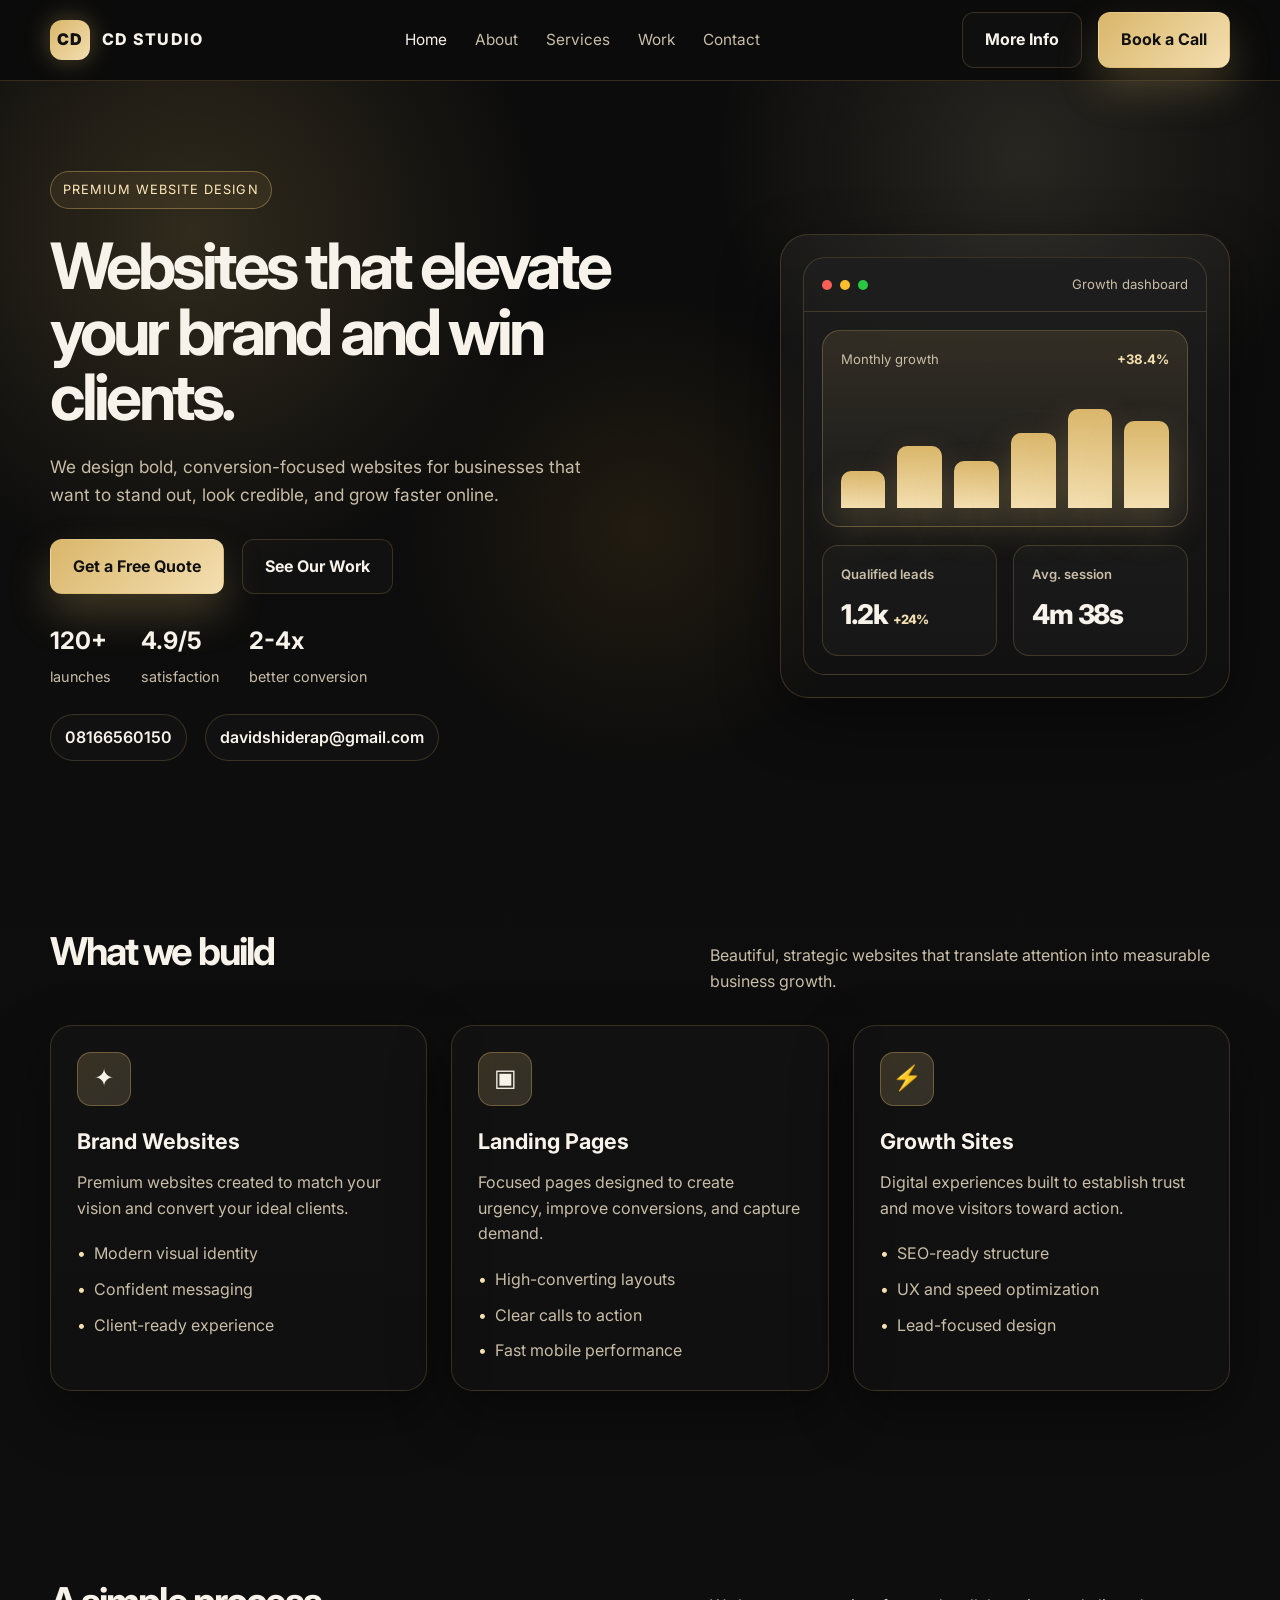
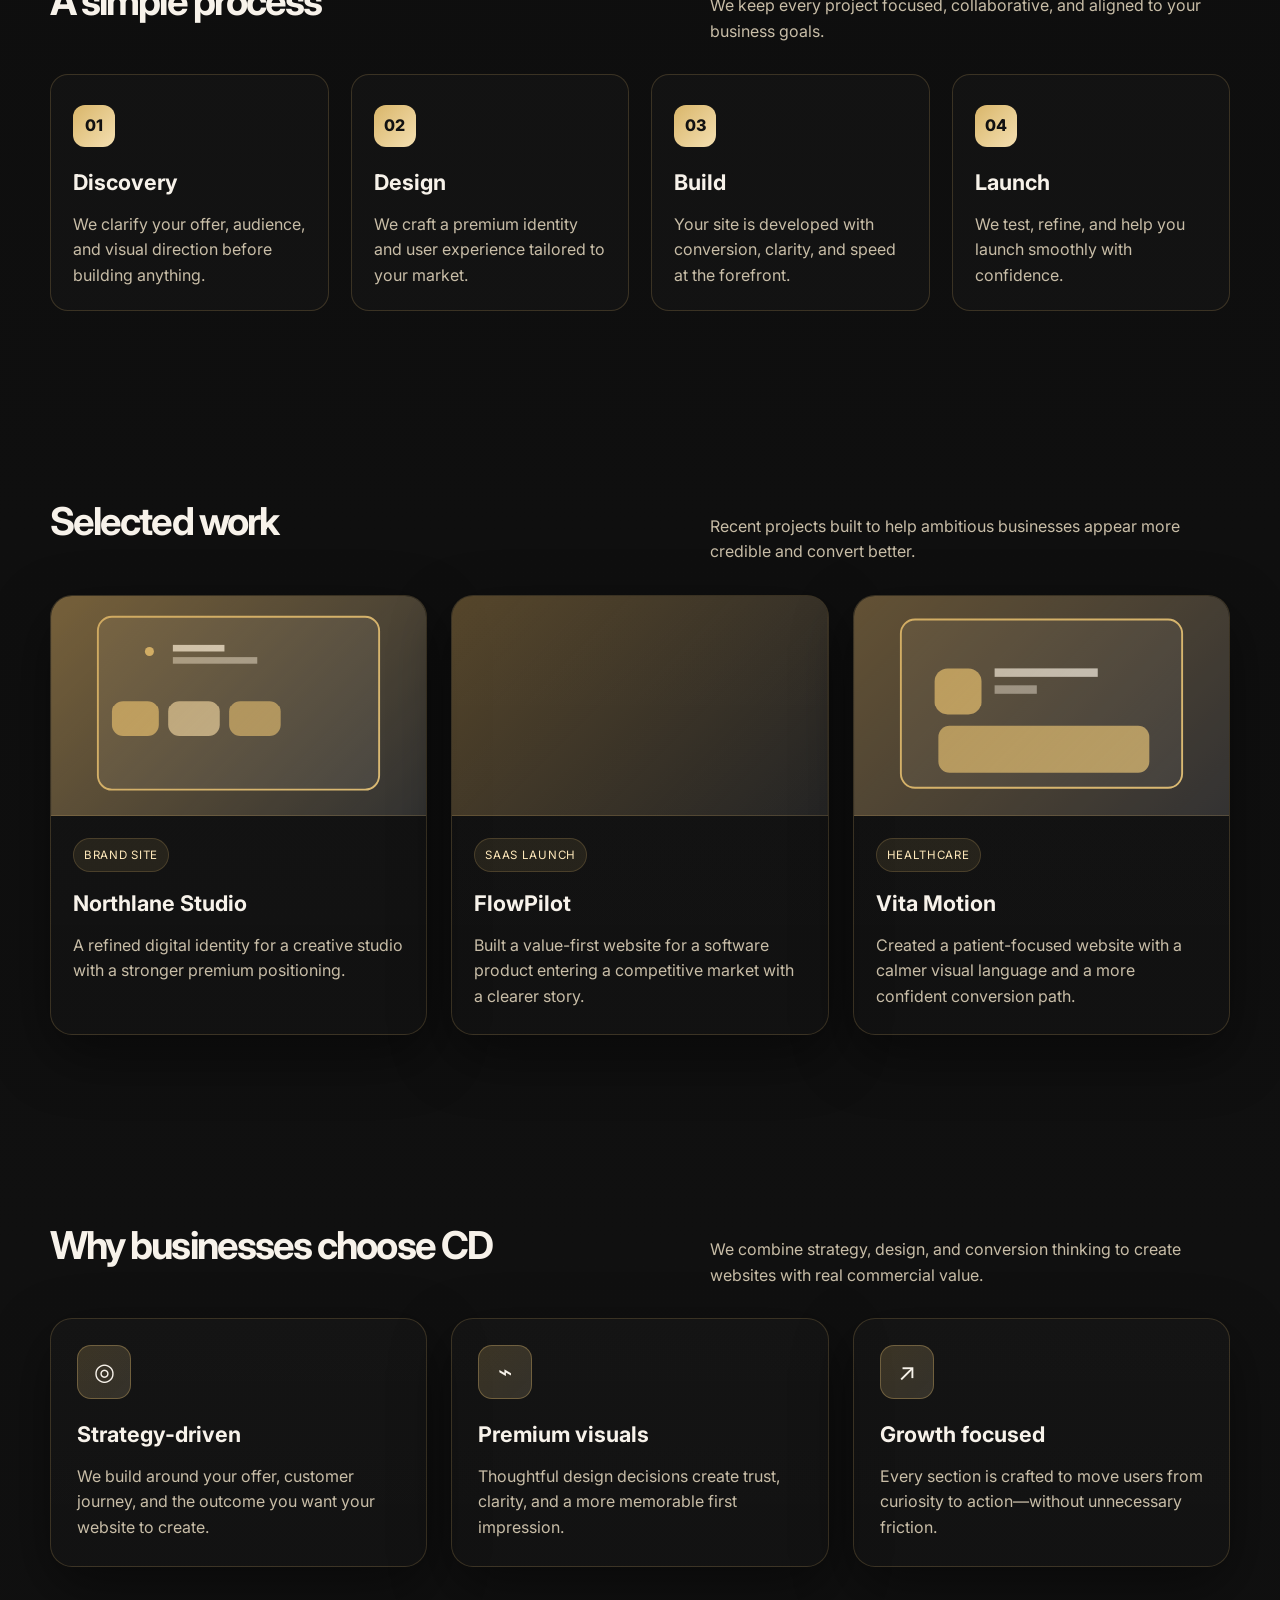
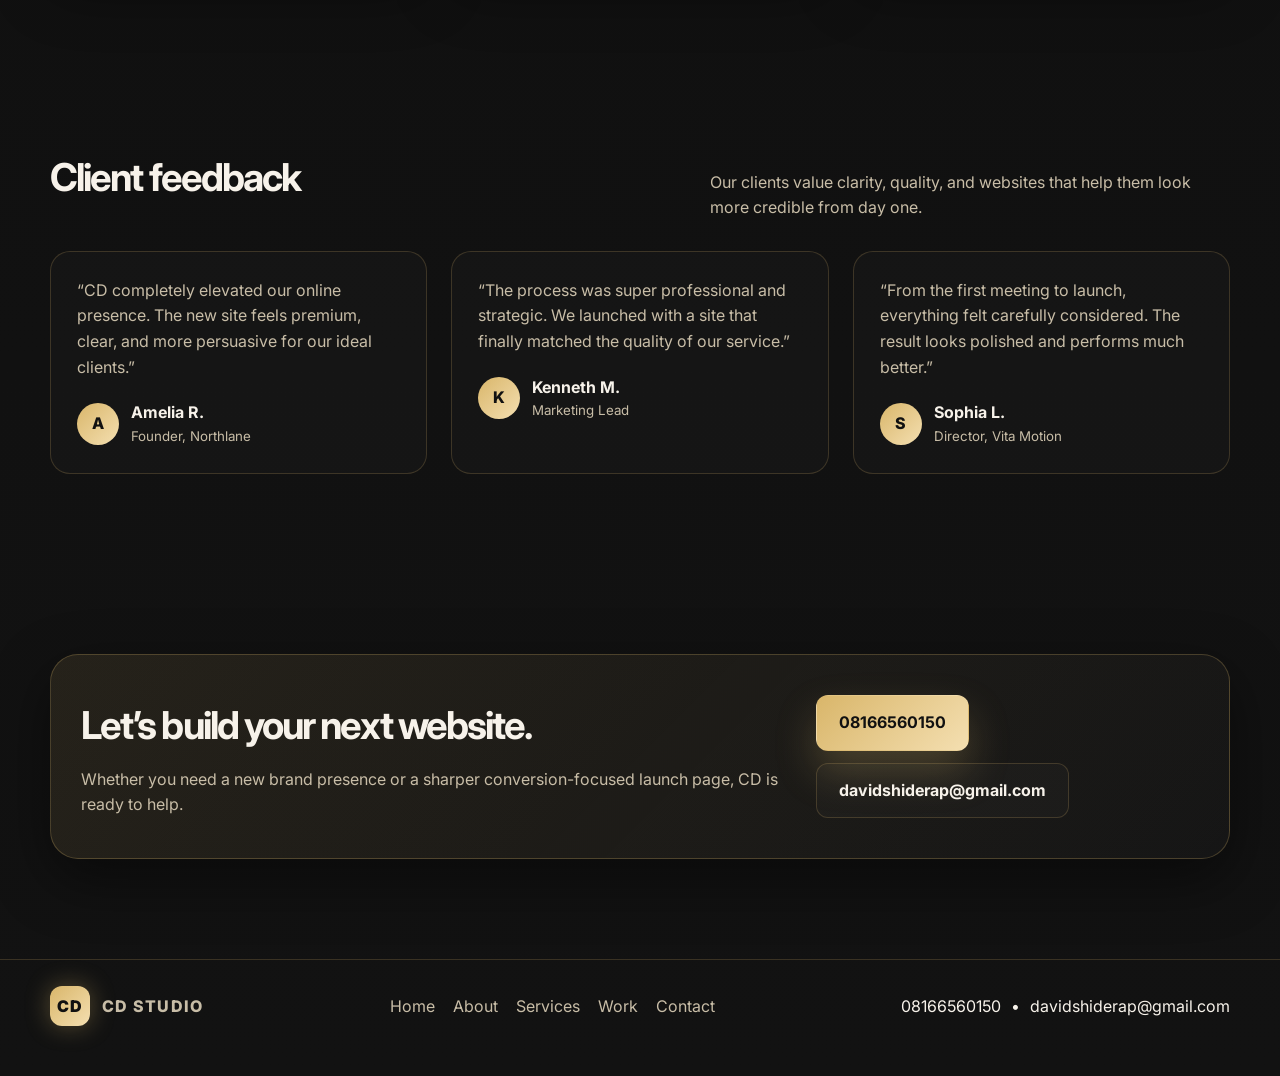
==== commit d632e235: "Refresh CD brand site with premium black, white, and gold styling plus updated contact details" ====
--- a/index.html
+++ b/index.html
@@ -63,6 +63,11 @@
               better conversion
             </div>
           </div>
+
+          <div class="contact-strip">
+            <a href="tel:08166560150">08166560150</a>
+            <a href="mailto:davidshiderap@gmail.com">davidshiderap@gmail.com</a>
+          </div>
         </div>
 
         <div class="hero-visual">
@@ -196,7 +201,7 @@
 
         <div class="work-grid">
           <article class="card work-card">
-            <div class="work-visual" style="background-image: linear-gradient(135deg, rgba(124,140,255,0.45), rgba(126,240,214,0.2)), url('data:image/svg+xml,%3Csvg xmlns=%22http://www.w3.org/2000/svg%22 width=%22400%22 height=%22300%22%3E%3Crect width=%22400%22 height=%22300%22 fill=%22%233e4e87%22/%3E%3Crect x=%2250%22 y=%2255%22 width=%22300%22 height=%22180%22 rx=%2212%22 fill=%22rgba(255,255,255,0.09)%22 stroke=%22white%22 stroke-width=%222%22/%3E%3Ccircle cx=%22105%22 cy=%2295%22 r=%225%22 fill=%22white%22/%3E%3Crect x=%22130%22 y=%2285%22 width=%2265%22 height=%227%22 rx=%223.5%22 fill=%22white%22 opacity=%220.8%22/%3E%3Crect x=%22130%22 y=%2298%22 width=%22120%22 height=%227%22 rx=%223.5%22 fill=%22white%22 opacity=%220.5%22/%3E%3Crect x=%2280%22 y=%22140%22 width=%2235%22 height=%2235%22 rx=%2210%22 fill=%22%237ef0d6%22 opacity=%220.8%22/%3E%3Crect x=%22130%22 y=%22140%22 width=%2245%22 height=%2235%22 rx=%2210%22 fill=%22%237c8cff%22 opacity=%220.75%22/%3E%3Crect x=%22190%22 y=%22140%22 width=%2245%22 height=%2235%22 rx=%2210%22 fill=%22%23a78bfa%22 opacity=%220.75%22/%3E%3C/svg%3E');"></div>
+            <div class="work-visual" style="background-image: linear-gradient(135deg, rgba(196,154,82,0.52), rgba(255,255,255,0.08)), url('data:image/svg+xml,%3Csvg xmlns=%22http://www.w3.org/2000/svg%22 width=%22400%22 height=%22300%22%3E%3Crect width=%22400%22 height=%22300%22 fill=%22%23212120%22/%3E%3Crect x=%2250%22 y=%2255%22 width=%22300%22 height=%22185%22 rx=%2215%22 fill=%22rgba(255,255,255,0.08)%22 stroke=%22%23d9b66a%22 stroke-width=%222%22/%3E%3Ccircle cx=%22105%22 cy=%2292%22 r=%224.8%22 fill=%22%23d9b66a%22/%3E%3Crect x=%22130%22 y=%2285%22 width=%2255%22 height=%227%22 fill=%22white%22 opacity=%220.8%22/%3E%3Crect x=%22130%22 y=%2298%22 width=%2290%22 height=%227%22 fill=%22white%22 opacity=%220.5%22/%3E%3Crect x=%2265%22 y=%22145%22 width=%2250%22 height=%2238%22 rx=%2212%22 fill=%22%23d9b66a%22 opacity=%220.8%22/%3E%3Crect x=%22125%22 y=%22145%22 width=%2255%22 height=%2238%22 rx=%2212%22 fill=%22%23f4dfb1%22 opacity=%220.7%22/%3E%3Crect x=%22190%22 y=%22145%22 width=%2255%22 height=%2238%22 rx=%2212%22 fill=%22%23d9b66a%22 opacity=%220.7%22/%3E%3C/svg%3E');"></div>
             <div class="work-content">
               <span class="tag">Brand site</span>
               <h3>Northlane Studio</h3>
@@ -205,20 +210,20 @@
           </article>
 
           <article class="card work-card">
-            <div class="work-visual" style="background-image: linear-gradient(135deg, rgba(126,240,214,0.35), rgba(124,140,255,0.25)), url('data:image/svg+xml,%3Csvg xmlns=%22http://www.w3.org/2000/svg%22 width=%22400%22 height=%22300%22%3E%3Crect width=%22400%22 height=%22300%22 fill=%22%233d5c5d%22/%3E%3Crect x=%2250%22 y=%2258%22 width=%22300%22 height=%22170%22 rx=%2215%22 fill=%22rgba(255,255,255,0.06)%22 stroke=%22white%22 stroke-width=%222%22/%3E%3Ccircle cx=%22155%22 cy=%22115%22 r=%2250%22 fill=%22none%22 stroke=%22white%22 stroke-width=%223%22 opacity=%220.7%22/%3E%3Cpath d=%22M160,150 L220,185 L280,125%22 stroke=%22white%22 stroke-width=%224%22 fill=%22none%22 opacity=%220.7%22/%3E%3Crect x=%22110%22 y=%22195%22 width=%22210%22 height=%2210%22 fill=%22white%22 opacity=%220.6%22/%3E%3C/svg%3E');"></div>
+            <div class="work-visual" style="background-image: linear-gradient(135deg, rgba(196,154,82,0.38), rgba(255,255,255,0.08)), url('data:image/svg+xml,%3Csvg xmlns=%22http://www.w3.org/2000/svg%22 width=%22400%22 height=%22300%22%3E%3Crect width=%22400%22 height=%22300%22 fill=%22%231f1f1f%22/%3E%3Crect x=%2250%22 y=%2258%22 width=%22300%22 height=%22175%22 rx=%2214%22 fill=%22rgba(255,255,255,0.06)%22 stroke=%22%23d9b66a%22 stroke-width=%222%22/%3E%3Ccircle cx=%22145%22 cy=%22120%22 r=%2253%22 fill=%22none%22 stroke=%22%23d9b66a%22 stroke-width=%223%22 opacity=%220.8%22/%3E%3Cpath d=%22M150,155 L220,185 L280,125%22 stroke=%22white%22 stroke-width=%224%22 fill=%22none%22 opacity=%220.8%22/%3E%3Crect x=%22105%22 y=%20195%22 width=%22210%22 height=%2210%22 fill=%22white%22 opacity=%220.6%22/%3E%3C/svg%3E');"></div>
             <div class="work-content">
               <span class="tag">SaaS launch</span>
               <h3>FlowPilot</h3>
-              <p>An online presence built to translate product value into quick interest and informed leads.</p>
+              <p>Built a value-first website for a software product entering a competitive market with a clearer story.</p>
             </div>
           </article>
 
           <article class="card work-card">
-            <div class="work-visual" style="background-image: linear-gradient(135deg, rgba(167,139,250,0.35), rgba(124,140,255,0.2)), url('data:image/svg+xml,%3Csvg xmlns=%22http://www.w3.org/2000/svg%22 width=%22400%22 height=%22300%22%3E%3Crect width=%22400%22 height=%22300%22 fill=%22%23514d74%22/%3E%3Crect x=%2250%22 y=%2262%22 width=%22300%22 height=%22218%22 rx=%2214%22 fill=%22rgba(255,255,255,0.06)%22 stroke=%22white%22 stroke-width=%222%22/%3E%3Crect x=%2285%22 y=%22100%22 width=%2245%22 height=%2245%22 rx=%2213%22 fill=%22%237ef0d6%22 opacity=%220.8%22/%3E%3Crect x=%22145%22 y=%22100%22 width=%22120%22 height=%2210%22 fill=%22white%22 opacity=%220.7%22/%3E%3Crect x=%22145%22 y=%22122%22 width=%2290%22 height=%2210%22 fill=%22white%22 opacity=%220.45%22/%3E%3Crect x=%2285%22 y=%22165%22 width=%22310%22 height=%2290%22 rx=%2212%22 fill=%22%237c8cff%22 opacity=%220.65%22/%3E%3C/svg%3E');"></div>
+            <div class="work-visual" style="background-image: linear-gradient(135deg, rgba(196,154,82,0.4), rgba(255,255,255,0.08)), url('data:image/svg+xml,%3Csvg xmlns=%22http://www.w3.org/2000/svg%22 width=%22400%22 height=%22300%22%3E%3Crect width=%22400%22 height=%22300%22 fill=%22%23222121%22/%3E%3Crect x=%2250%22 y=%2258%22 width=%22300%22 height=%22180%22 rx=%2215%22 fill=%22rgba(255,255,255,0.06)%22 stroke=%22%23d9b66a%22 stroke-width=%222%22/%3E%3Crect x=%2286%22 y=%22110%22 width=%2250%22 height=%2250%22 rx=%2214%22 fill=%22%23d9b66a%22 opacity=%220.8%22/%3E%3Crect x=%22150%22 y=%22110%22 width=%22110%22 height=%229%22 fill=%22white%22 opacity=%220.7%22/%3E%3Crect x=%22150%22 y=%22128%22 width=%2245%22 height=%229%22 fill=%22white%22 opacity=%220.45%22/%3E%3Crect x=%2290%22 y=%22172%22 width=%22225%22 height=%2250%22 rx=%2212%22 fill=%22%23d9b66a%22 opacity=%220.75%22/%3E%3C/svg%3E');"></div>
             <div class="work-content">
               <span class="tag">Healthcare</span>
               <h3>Vita Motion</h3>
-              <p>Trust-first digital storytelling for a healthcare brand focused on patient confidence and bookings.</p>
+              <p>Created a patient-focused website with a calmer visual language and a more confident conversion path.</p>
             </div>
           </article>
         </div>
@@ -305,7 +310,10 @@
             <h2>Let’s build your next website.</h2>
             <p>Whether you need a new brand presence or a sharper conversion-focused launch page, CD is ready to help.</p>
           </div>
-          <a href="mailto:hello@cdstudio.com" class="btn btn-primary">hello@cdstudio.com</a>
+          <div class="cta-links">
+            <a href="tel:08166560150" class="btn btn-primary">08166560150</a>
+            <a href="mailto:davidshiderap@gmail.com" class="btn btn-secondary">davidshiderap@gmail.com</a>
+          </div>
         </div>
       </div>
     </section>
@@ -324,7 +332,11 @@
         <a href="work.html">Work</a>
         <a href="contact.html">Contact</a>
       </div>
-      <div>© 2026 CD Studio</div>
+      <div class="footer-contact">
+        <a href="tel:08166560150">08166560150</a>
+        <span>•</span>
+        <a href="mailto:davidshiderap@gmail.com">davidshiderap@gmail.com</a>
+      </div>
     </div>
   </footer>
 
--- a/styles.css
+++ b/styles.css
@@ -1,15 +1,15 @@
 :root {
-  --bg: #0b0d12;
-  --bg-soft: #121722;
-  --panel: #171d2a;
-  --panel-2: #1f2635;
-  --text: #eef4ff;
-  --muted: #a9b4c7;
-  --primary: #7c8cff;
-  --primary-2: #a78bfa;
-  --accent: #7ef0d6;
-  --line: rgba(255,255,255,0.08);
-  --shadow: 0 20px 60px rgba(14, 17, 25, 0.45);
+  --bg: #0c0c0c;
+  --bg-soft: #141414;
+  --panel: #1a1a1a;
+  --panel-2: #212121;
+  --text: #f7f2ea;
+  --muted: #c8bda7;
+  --primary: #d9b66a;
+  --primary-2: #f4dfb1;
+  --accent: #b8862f;
+  --line: rgba(217, 182, 106, 0.2);
+  --shadow: 0 20px 60px rgba(0, 0, 0, 0.45);
 }
 
 * { box-sizing: border-box; }
@@ -17,7 +17,7 @@
 body {
   margin: 0;
   font-family: "Inter", sans-serif;
-  background: linear-gradient(180deg, var(--bg) 0%, #0f121b 100%);
+  background: linear-gradient(180deg, var(--bg) 0%, #121212 100%);
   color: var(--text);
   line-height: 1.6;
 }
@@ -36,7 +36,7 @@
   top: 0;
   z-index: 50;
   backdrop-filter: blur(12px);
-  background: rgba(11, 13, 18, 0.7);
+  background: rgba(12, 12, 12, 0.8);
   border-bottom: 1px solid var(--line);
 }
 
@@ -64,8 +64,9 @@
   display: grid;
   place-items: center;
   background: linear-gradient(135deg, var(--primary), var(--primary-2));
-  color: white;
-  box-shadow: var(--shadow);
+  color: #111;
+  box-shadow: 0 0 25px rgba(217, 182, 106, 0.35);
+  font-weight: 900;
 }
 
 .nav-links {
@@ -95,7 +96,7 @@
   padding: 14px 22px;
   font-weight: 700;
   border: 1px solid transparent;
-  transition: transform 0.2s ease, box-shadow 0.2s ease;
+  transition: transform 0.2s ease, box-shadow 0.2s ease, border-color 0.2s ease;
 }
 
 .btn:hover {
@@ -104,8 +105,8 @@
 
 .btn-primary {
   background: linear-gradient(135deg, var(--primary), var(--primary-2));
-  color: white;
-  box-shadow: 0 20px 40px rgba(124, 140, 255, 0.35);
+  color: #111;
+  box-shadow: 0 20px 40px rgba(217, 182, 106, 0.25);
 }
 
 .btn-secondary {
@@ -125,9 +126,9 @@
   position: absolute;
   inset: 0;
   background:
-    radial-gradient(circle at 15% 20%, rgba(124,140,255,0.17), transparent 28%),
-    radial-gradient(circle at 80% 10%, rgba(126,240,214,0.16), transparent 25%),
-    radial-gradient(circle at 50% 60%, rgba(167,139,250,0.14), transparent 30%);
+    radial-gradient(circle at 15% 20%, rgba(217,182,106,0.18), transparent 28%),
+    radial-gradient(circle at 80% 10%, rgba(244,223,177,0.12), transparent 25%),
+    radial-gradient(circle at 50% 60%, rgba(184,134,47,0.12), transparent 30%);
   pointer-events: none;
 }
 
@@ -150,9 +151,9 @@
   align-items: center;
   padding: 8px 12px;
   border-radius: 999px;
-  border: 1px solid rgba(124,140,255,0.4);
-  background: rgba(124,140,255,0.08);
-  color: #dfe5ff;
+  border: 1px solid rgba(217, 182, 106, 0.4);
+  background: rgba(217, 182, 106, 0.08);
+  color: #ffe9bb;
   letter-spacing: 0.08em;
   text-transform: uppercase;
   font-size: 0.8rem;
@@ -195,6 +196,22 @@
   margin: 30px 0 28px;
 }
 
+.contact-strip {
+  display: flex;
+  flex-wrap: wrap;
+  gap: 12px 18px;
+  margin-top: 26px;
+  color: var(--text);
+  font-weight: 600;
+}
+
+.contact-strip a {
+  border: 1px solid var(--line);
+  padding: 10px 14px;
+  border-radius: 999px;
+  background: rgba(255,255,255,0.02);
+}
+
 .mini-stats {
   display: flex;
   flex-wrap: wrap;
@@ -220,7 +237,7 @@
 }
 
 .dashboard {
-  background: linear-gradient(180deg, rgba(18,23,34,0.92), rgba(17,20,29,0.96));
+  background: linear-gradient(180deg, rgba(30,30,30,0.92), rgba(18,18,18,0.96));
   border: 1px solid var(--line);
   border-radius: 22px;
   overflow: hidden;
@@ -255,8 +272,8 @@
 .dashboard-body { padding: 18px; }
 
 .chart-card {
-  background: linear-gradient(180deg, rgba(124,140,255,0.12), rgba(124,140,255,0.02));
-  border: 1px solid rgba(124,140,255,0.28);
+  background: linear-gradient(180deg, rgba(217,182,106,0.12), rgba(255,255,255,0.02));
+  border: 1px solid rgba(217,182,106,0.28);
   border-radius: 18px;
   padding: 18px;
   margin-bottom: 18px;
@@ -272,7 +289,7 @@
 }
 
 .chart-header strong {
-  color: var(--accent);
+  color: var(--primary-2);
 }
 
 .bars {
@@ -288,7 +305,7 @@
   flex: 1;
   border-radius: 10px 10px 0 0;
   background: linear-gradient(180deg, var(--primary), var(--primary-2));
-  box-shadow: 0 18px 38px rgba(124, 140, 255, 0.28);
+  box-shadow: 0 18px 38px rgba(217, 182, 106, 0.28);
 }
 
 .bars span:nth-child(1) { height: 35%; }
@@ -325,7 +342,7 @@
 }
 
 .metric small {
-  color: var(--accent);
+  color: var(--primary-2);
   font-size: 0.8rem;
 }
 
@@ -375,8 +392,8 @@
   border-radius: 14px;
   display: grid;
   place-items: center;
-  background: linear-gradient(135deg, rgba(124,140,255,0.2), rgba(126,240,214,0.2));
-  border: 1px solid rgba(124,140,255,0.3);
+  background: linear-gradient(135deg, rgba(217,182,106,0.2), rgba(244,223,177,0.15));
+  border: 1px solid rgba(217,182,106,0.35);
   margin-bottom: 18px;
   font-size: 1.5rem;
 }
@@ -396,7 +413,7 @@
 
 .card ul li::before {
   content: "•";
-  color: var(--accent);
+  color: var(--primary-2);
   margin-right: 8px;
 }
 
@@ -421,6 +438,7 @@
   place-items: center;
   background: linear-gradient(135deg, var(--primary), var(--primary-2));
   font-weight: 800;
+  color: #111;
   margin-bottom: 18px;
 }
 
@@ -432,7 +450,7 @@
 
 .work-card:hover {
   transform: translateY(-8px);
-  box-shadow: 0 30px 60px rgba(124, 140, 255, 0.25);
+  box-shadow: 0 30px 60px rgba(217, 182, 106, 0.2);
 }
 
 .work-visual {
@@ -450,9 +468,9 @@
   display: inline-block;
   padding: 7px 10px;
   border-radius: 999px;
-  background: rgba(124,140,255,0.1);
-  border: 1px solid rgba(124,140,255,0.2);
-  color: #dfe5ff;
+  background: rgba(217,182,106,0.1);
+  border: 1px solid rgba(217,182,106,0.2);
+  color: #ffe9bb;
   font-size: 0.72rem;
   letter-spacing: 0.06em;
   text-transform: uppercase;
@@ -482,6 +500,7 @@
   height: 42px;
   border-radius: 999px;
   background: linear-gradient(135deg, var(--primary), var(--primary-2));
+  color: #111;
   display: grid;
   place-items: center;
   font-weight: 800;
@@ -500,8 +519,8 @@
   display: flex;
   align-items: center;
   justify-content: space-between;
-  background: linear-gradient(135deg, rgba(124,140,255,0.16), rgba(126,240,214,0.07));
-  border: 1px solid rgba(124,140,255,0.25);
+  background: linear-gradient(135deg, rgba(217,182,106,0.1), rgba(255,255,255,0.02));
+  border: 1px solid rgba(217,182,106,0.25);
   border-radius: 28px;
   padding: 40px 30px;
   box-shadow: var(--shadow);
@@ -511,6 +530,12 @@
   margin-bottom: 10px;
 }
 
+.cta-links {
+  display: flex;
+  flex-wrap: wrap;
+  gap: 12px;
+}
+
 footer {
   border-top: 1px solid var(--line);
   padding: 26px 0 50px;
@@ -531,6 +556,13 @@
   gap: 18px;
 }
 
+.footer-contact {
+  display: flex;
+  align-items: center;
+  gap: 10px;
+  color: var(--text);
+}
+
 .two-col {
   grid-template-columns: 0.9fr 1.1fr;
   align-items: start;
@@ -539,7 +571,7 @@
 .intro-label {
   letter-spacing: 0.08em;
   text-transform: uppercase;
-  color: var(--accent);
+  color: var(--primary-2);
   font-size: 0.8rem;
   margin-bottom: 12px;
 }
@@ -561,6 +593,7 @@
   font-size: 2.2rem;
   line-height: 1;
   margin-bottom: 8px;
+  color: var(--primary-2);
 }
 
 .center-text {
@@ -583,8 +616,8 @@
 }
 
 .featured {
-  border-color: rgba(124,140,255,0.6);
-  background: linear-gradient(180deg, rgba(124,140,255,0.08), rgba(126,240,214,0.03));
+  border-color: rgba(217,182,106,0.5);
+  background: linear-gradient(180deg, rgba(217,182,106,0.08), rgba(255,255,255,0.03));
 }
 
 .contact-grid {
